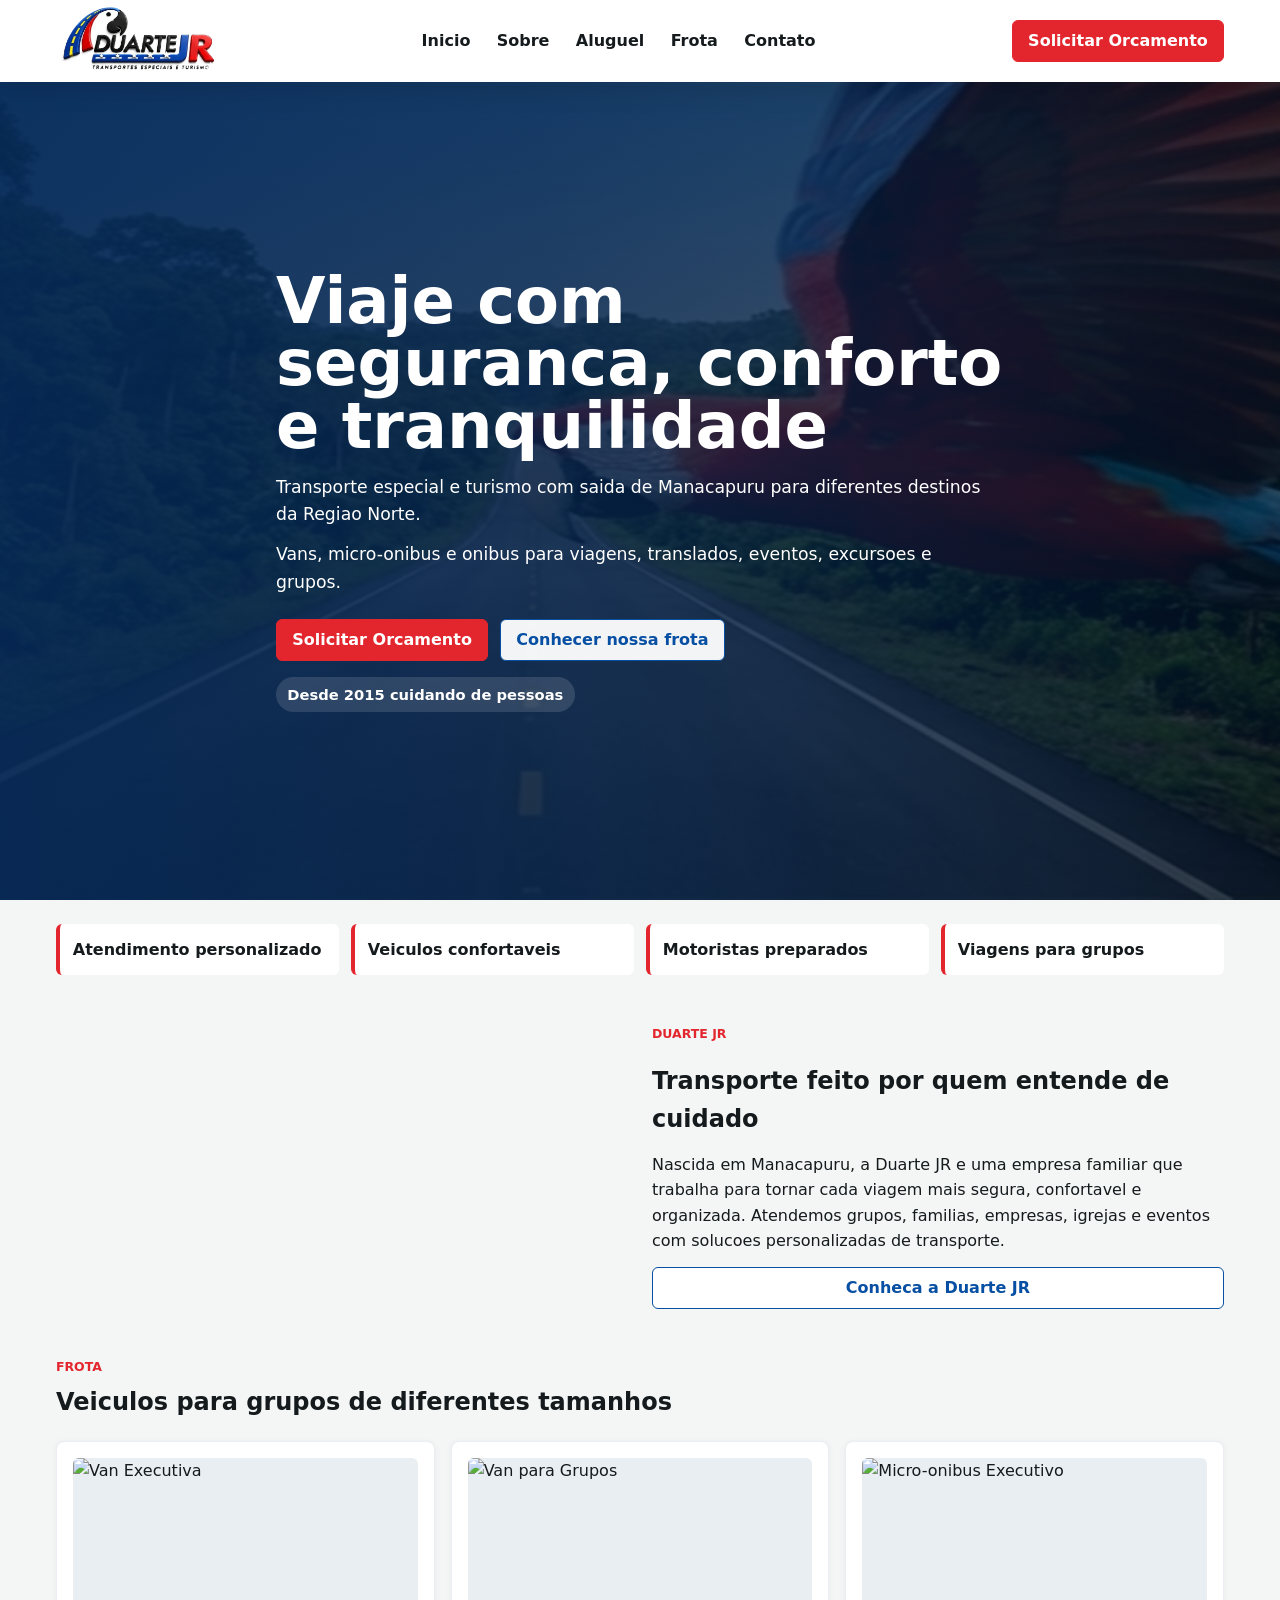
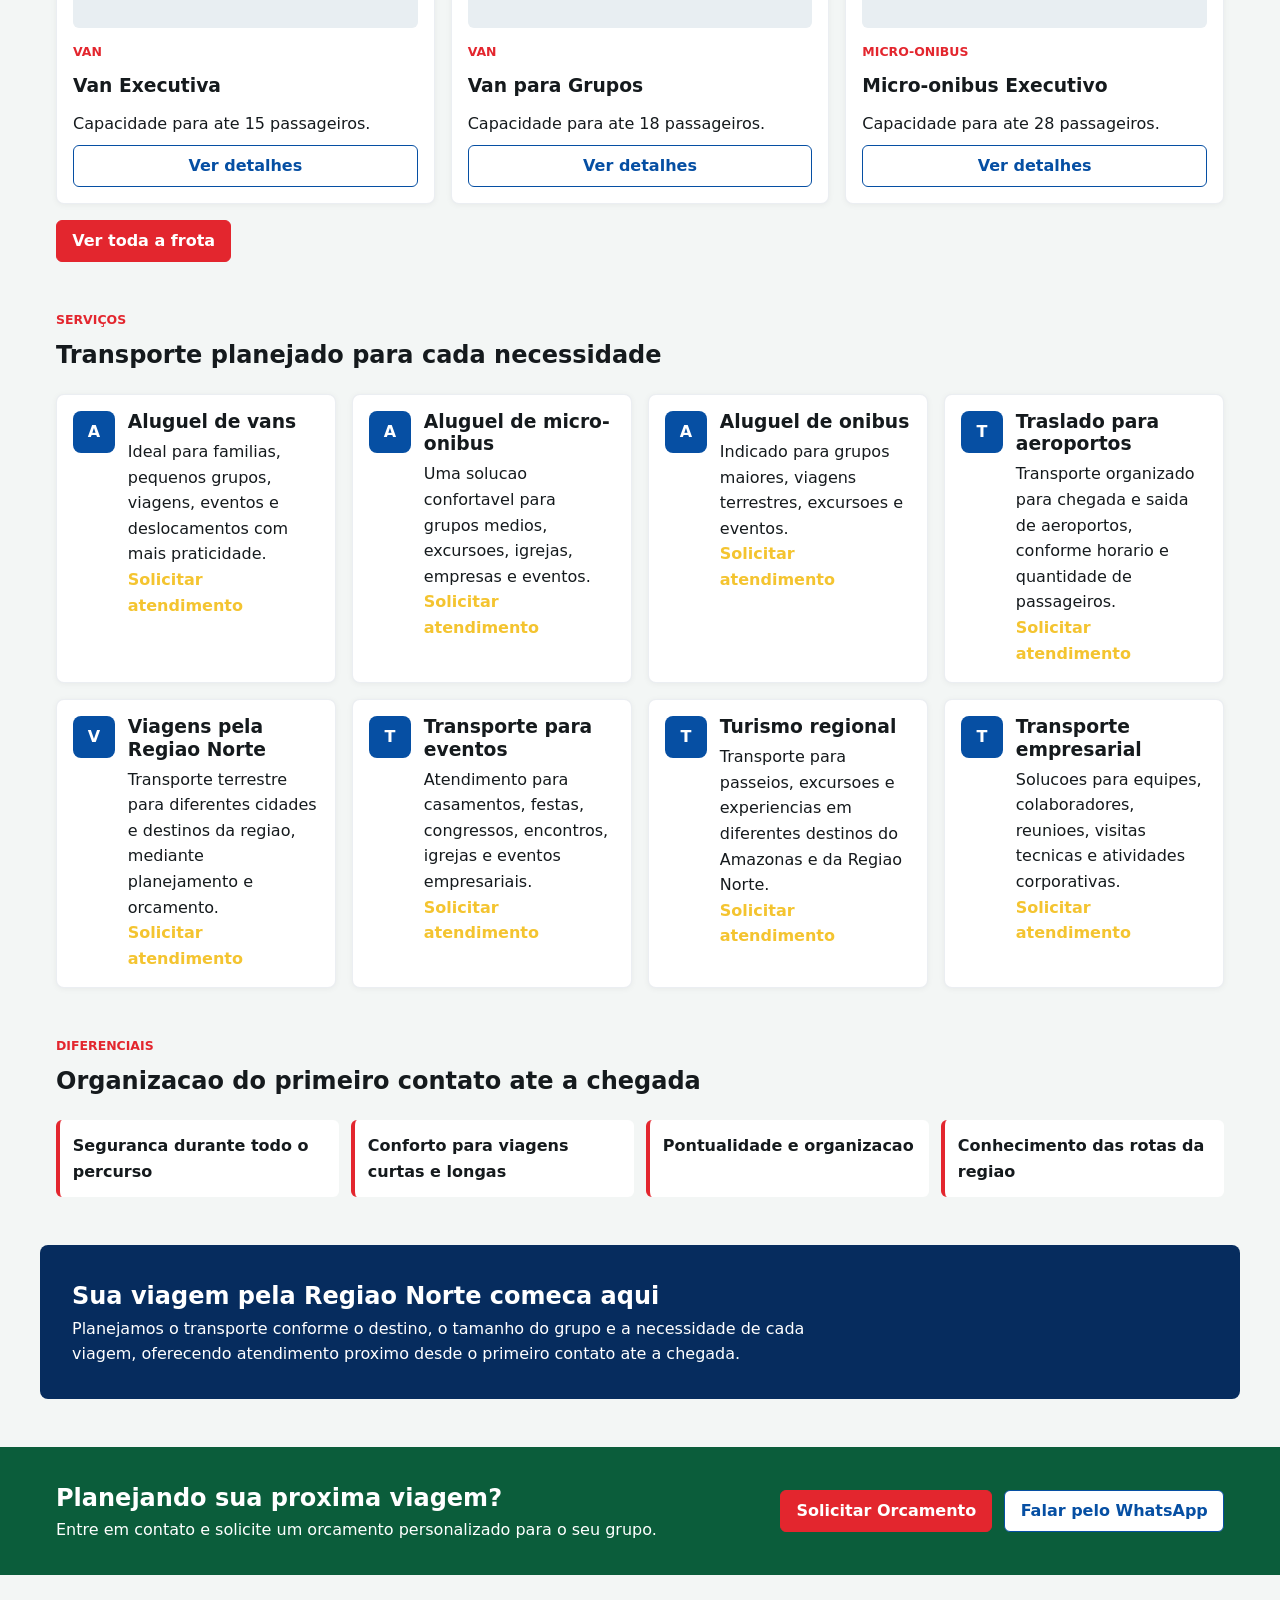
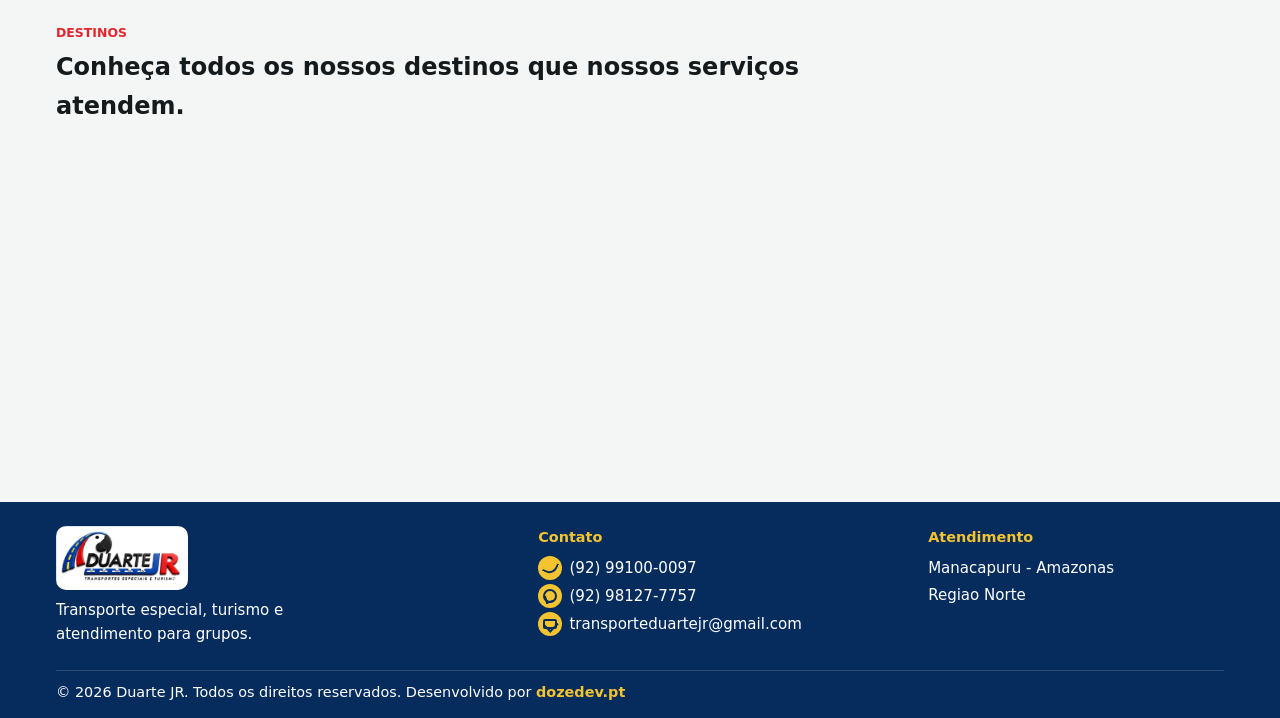
==== index.html @ 987b120c "Primeiro commit Duarte" ====
<!doctype html>
<html lang="pt-BR">
<head>
  <meta charset="utf-8">
  <meta name="viewport" content="width=device-width,initial-scale=1">
  <title>Duarte JR - Transporte e Turismo</title>
  <meta name="description" content="Duarte JR Transportes Especiais e Turismo - Manacapuru, Amazonas">
  <link rel="icon" href="assets/images/favicon.svg">
  <meta property="og:title" content="Duarte JR - Transporte e Turismo">
  <meta property="og:description" content="Transporte especial e turismo com saida de Manacapuru para a Regiao Norte.">
  <meta property="og:image" content="assets/images/logo-duarte-jr.png">
  <link rel="stylesheet" href="assets/css/variables.css">
  <link rel="stylesheet" href="assets/css/reset.css">
  <link rel="stylesheet" href="assets/css/global.css">
  <link rel="stylesheet" href="assets/css/components.css">
  <link rel="stylesheet" href="assets/css/pages/home.css">
  <link rel="stylesheet" href="assets/css/responsive.css">
</head>
<body>
  <header class="site-header" id="site-header">
    <div class="container header-inner">
      <a href="index.html" class="brand">
        <img src="assets/images/logo-duarte-jr.png" alt="Duarte JR Transportes Especiais e Turismo" class="logo">
      </a>
      <nav class="main-nav" id="main-nav" aria-label="Menu principal">
        <ul>
          <li><a aria-current="page" href="index.html">Inicio</a></li>
          <li><a href="sobre.html">Sobre</a></li>
          <li><a href="aluguel.html">Aluguel</a></li>
          <li><a href="frota.html">Frota</a></li>
          <li><a href="contato.html">Contato</a></li>
        </ul>
      </nav>
      <div class="header-actions">
        <a class="btn btn-primary" href="contato.html">Solicitar Orcamento</a>
        <button id="nav-toggle" class="nav-toggle" aria-label="Abrir menu" aria-expanded="false">Menu</button>
      </div>
    </div>
  </header>

  <main>
    <section class="hero">
      <div class="hero-media">
        <img src="assets/images/hero/hero-duarte-jr.jpg" alt="Estrada na regiao amazonica">
        <div class="hero-overlay"></div>
      </div>
      <div class="hero-content container">
        <h1 data-content="hero-title"></h1>
        <p data-content="hero-description"></p>
        <p data-content="hero-secondary"></p>
        <div class="hero-cta">
          <a class="btn btn-primary" href="contato.html">Solicitar Orcamento</a>
          <a class="btn btn-secondary hero-secondary-btn" href="frota.html">Conhecer nossa frota</a>
        </div>
        <div class="hero-badge" data-content="hero-highlight"></div>
      </div>
    </section>

    <section class="highlights container" aria-label="Destaques">
      <ul class="highlights-list">
        <li>Atendimento personalizado</li>
        <li>Veiculos confortaveis</li>
        <li>Motoristas preparados</li>
        <li>Viagens para grupos</li>
      </ul>
    </section>

    <section class="company container">
      <div class="company-media">
        <video class="company-video" autoplay muted loop playsinline aria-label="Transporte terrestre na Regiao Norte">
          <source src="assets/images/fleet/Isso_faz_o_v%C3%ADdeo.mp4" type="video/mp4">
        </video>
      </div>
      <div class="company-text">
        <p class="eyebrow">Duarte JR</p>
        <h2>Transporte feito por quem entende de cuidado</h2>
        <p>Nascida em Manacapuru, a Duarte JR e uma empresa familiar que trabalha para tornar cada viagem mais segura, confortavel e organizada. Atendemos grupos, familias, empresas, igrejas e eventos com solucoes personalizadas de transporte.</p>
        <a class="btn btn-secondary" href="sobre.html">Conheca a Duarte JR</a>
      </div>
    </section>

    <section class="fleet-preview container">
      <div class="section-heading">
        <p class="eyebrow">Frota</p>
        <h2>Veiculos para grupos de diferentes tamanhos</h2>
      </div>
      <div id="fleet-preview" class="cards"></div>
      <a class="btn btn-primary" href="frota.html">Ver toda a frota</a>
    </section>

    <section class="services container" id="services">
      <div class="section-heading">
        <p class="eyebrow">Serviços</p>
        <h2>Transporte planejado para cada necessidade</h2>
      </div>
      <div class="cards" id="services-cards"></div>
    </section>

    <section class="differentials container">
      <div class="section-heading">
        <p class="eyebrow">Diferenciais</p>
        <h2>Organizacao do primeiro contato ate a chegada</h2>
      </div>
      <ul>
        <li>Seguranca durante todo o percurso</li>
        <li>Conforto para viagens curtas e longas</li>
        <li>Pontualidade e organizacao</li>
        <li>Conhecimento das rotas da regiao</li>
      </ul>
    </section>

    <section class="tourism container">
      <h2 data-content="service-area-title"></h2>
      <p data-content="service-area-description"></p>
    </section>

    <section class="cta-band">
      <div class="container cta-inner">
        <div>
          <h2>Planejando sua proxima viagem?</h2>
          <p>Entre em contato e solicite um orcamento personalizado para o seu grupo.</p>
        </div>
        <div class="cta-actions">
          <a class="btn btn-primary" href="contato.html">Solicitar Orcamento</a>
          <a class="btn btn-secondary" data-whatsapp-link href="https://wa.me/5592991000097">Falar pelo WhatsApp</a>
        </div>
      </div>
    </section>

    <section class="destinals container">
      <div class="section-heading">
        <p class="eyebrow">Destinos</p>
        <h2>Conheça todos os nossos destinos que nossos serviços atendem.</h2>
      </div>
      <div id="destinations" class="cards"></div>
      <video class="destinations-video" autoplay muted loop playsinline>
        <source src="assets/images/fleet/seu-destino.mp4" type="video/mp4">
      </video>
    </section>
  </main>

  <footer class="site-footer">
    <div class="container footer-inner">
      <div class="footer-column footer-brand">
        <img src="assets/images/logo-duarte-jr-footer.png" alt="Duarte JR">
        <p>Transporte especial, turismo e atendimento para grupos.</p>
      </div>
      <div class="footer-column">
        <h2>Contato</h2>
        <a class="footer-contact-link" data-wa-primary href="https://wa.me/5592991000097">
          <span class="footer-icon footer-icon-phone" aria-hidden="true"></span>
        </a>
        <a class="footer-contact-link" data-wa-secondary href="https://wa.me/5592981277757">
          <span class="footer-icon footer-icon-whatsapp" aria-hidden="true"></span>
        </a>
        <a class="footer-contact-link" data-company-email href="mailto:transporteduartejr@gmail.com">
          <span class="footer-icon footer-icon-email" aria-hidden="true"></span>
        </a>
      </div>
      <div class="footer-column">
        <h2>Atendimento</h2>
        <p><span data-company-city></span> - <span data-company-state></span></p>
        <p>Regiao Norte</p>
      </div>
      <div class="footer-bottom">
        <p>&copy; <span data-company-year></span> Duarte JR. Todos os direitos reservados. Desenvolvido por <a href="https://www.dozedev.pt" target="_blank" rel="noopener">dozedev.pt</a></p>
      </div>
    </div>
  </footer>

  <script type="module" src="assets/js/main.js"></script>
</body>
</html>
---- assets/css/variables.css ----
:root{
  --color-primary: #064FA3;
  --color-primary-dark: #062C5E;
  --color-secondary: #E3262E;
  --color-forest: #0B5D3B;
  --color-forest-dark: #063D2A;
  --color-road-yellow: #F4C430;
  --color-white: #FFFFFF;
  --color-background: #F3F6F5;
  --color-text: #151A1D;
  --color-text-light: #5F6B67;

  --max-width: 1200px;
  --container-padding: 1rem;
  --radius: 8px;
}

html,body{height:100%;background:var(--color-background);color:var(--color-text);font-family:Inter, system-ui, -apple-system, "Segoe UI", Roboto, "Helvetica Neue", Arial}
---- assets/css/global.css ----
/* Global layout */
.container {
  max-width: var(--max-width);
  margin: 0 auto;
  padding: 0 var(--container-padding);
}

body {
  line-height: 1.6;
}

a {
  color: inherit;
}

main {
  padding-top: 82px;
}

.site-header {
  position: fixed;
  top: 0;
  left: 0;
  right: 0;
  z-index: 60;
  background: rgba(255, 255, 255, 0.96);
  box-shadow: 0 8px 24px rgba(0, 0, 0, .12);
}

.header-inner {
  min-height: 82px;
  display: flex;
  align-items: center;
  justify-content: space-between;
  gap: 1rem;
}

.brand {
  display: inline-flex;
  align-items: center;
  flex: 0 0 auto;
}

.logo {
  width: auto;
  height: 82px;
  display: block;
  border-radius: 10px;
}

.main-nav ul {
  display: flex;
  gap: .25rem;
  align-items: center;
}

.main-nav a {
  display: inline-flex;
  align-items: center;
  min-height: 40px;
  padding: .45rem .7rem;
  color: var(--color-black);
  border-radius: 6px;
  font-weight: 700;
}

.main-nav a:hover,
.main-nav a[aria-current="page"] {
  background: rgba(255, 255, 255, .12);
}

.header-actions {
  display: flex;
  align-items: center;
  gap: .6rem;
}

.nav-toggle {
  display: none;
}

.hero {
  position: relative;
  min-height: calc(100vh - 82px);
  display: flex;
  align-items: center;
  overflow: hidden;
}

.hero-media,
.hero-media img,
.hero-overlay {
  position: absolute;
  inset: 0;
}

.hero-media img {
  width: 100%;
  height: 100%;
  object-fit: cover;
  filter: saturate(1.05) contrast(1.08) brightness(.62);
}

.hero-overlay {
  background:
    linear-gradient(90deg, rgba(6, 44, 94, .86) 0%, rgba(6, 44, 94, .68) 42%, rgba(6, 44, 94, .3) 100%),
    linear-gradient(180deg, rgba(0, 0, 0, .25), rgba(0, 0, 0, .45));
}

.hero-content {
  position: relative;
  z-index: 1;
  max-width: 760px;
  color: var(--color-white);
  padding-top: 2rem;
  padding-bottom: 2rem;
}

.hero-content h1 {
  max-width: 920px;
  margin-bottom: 1rem;
  font-size: clamp(1.3rem, 5vw, 4.8rem);
  line-height: .98;
}

.hero-content p {
  max-width: 720px;
  margin-bottom: .75rem;
  font-size: 1.08rem;
}

.hero-cta,
.cta-actions,
.contact-actions {
  display: flex;
  flex-wrap: wrap;
  gap: .75rem;
  align-items: center;
}

.hero-cta {
  margin-top: 1.4rem;
}

.hero-badge {
  display: inline-flex;
  margin-top: 1rem;
  padding: .38rem .7rem;
  border-radius: 999px;
  background: rgba(255, 255, 255, .13);
  color: var(--color-white);
  font-size: .92rem;
  font-weight: 700;
}

.inner-hero {
  padding: 3.5rem 0 2rem;
}

.inner-hero h1,
.section-heading h2 {
  max-width: 760px;
}

.inner-hero p {
  max-width: 760px;
}

.section-heading {
  margin-bottom: 1.25rem;
}

.eyebrow {
  margin: 0 0 .35rem;
  color: var(--color-secondary);
  font-size: .78rem;
  font-weight: 800;
  letter-spacing: 0;
  text-transform: uppercase;
}

.cards {
  display: grid;
  grid-template-columns: repeat(auto-fit, minmax(240px, 1fr));
  gap: 1rem;
}

.site-footer {
  margin-top: 3rem;
  padding: 1.45rem 0 .9rem;
  background: var(--color-primary-dark);
  color: var(--color-white);
}

.footer-inner {
  display: grid;
  grid-template-columns: minmax(180px, 1.25fr) minmax(220px, 1fr) minmax(170px, .8fr);
  gap: 1.25rem;
  align-items: start;
}

.footer-brand {
  max-width: 300px;
}

.footer-brand img {
  width: 132px;
  max-width: 100%;
  height: auto;
  margin-bottom: .55rem;
  border-radius: 10px;
}

.footer-column h2 {
  margin-bottom: .45rem;
  color: var(--color-road-yellow);
  font-size: .9rem;
}

.footer-column p {
  margin: .2rem 0;
  font-size: .94rem;
}

.footer-brand a,
.footer-bottom a,
.text-link {
  color: var(--color-road-yellow);
  font-weight: 800;
}

.footer-contact-link {
  display: flex;
  align-items: center;
  gap: .45rem;
  margin: .25rem 0;
  font-size: .94rem;
}

.footer-icon {
  position: relative;
  width: 24px;
  height: 24px;
  flex: 0 0 24px;
  border-radius: 999px;
  background: var(--color-road-yellow);
}

.footer-icon::before,
.footer-icon::after {
  position: absolute;
  content: "";
}

.footer-icon-phone::before {
  width: 11px;
  height: 11px;
  left: 6px;
  top: 5px;
  border: 2px solid var(--color-primary-dark);
  border-top: 0;
  border-left: 0;
  border-radius: 0 0 9px 0;
  transform: rotate(24deg);
}

.footer-icon-whatsapp::before {
  inset: 5px;
  border: 2px solid var(--color-primary-dark);
  border-radius: 999px;
}

.footer-icon-whatsapp::after {
  left: 7px;
  bottom: 5px;
  width: 6px;
  height: 6px;
  border-left: 2px solid var(--color-primary-dark);
  border-bottom: 2px solid var(--color-primary-dark);
  transform: rotate(-18deg);
}

.footer-icon-email::before {
  left: 5px;
  right: 5px;
  top: 7px;
  bottom: 7px;
  border: 2px solid var(--color-primary-dark);
  border-radius: 2px;
}

.footer-icon-email::after {
  left: 7px;
  top: 8px;
  width: 10px;
  height: 8px;
  border-left: 2px solid var(--color-primary-dark);
  border-bottom: 2px solid var(--color-primary-dark);
  transform: rotate(-45deg);
}

.footer-bottom {
  grid-column: 1 / -1;
  padding-top: .65rem;
  border-top: 1px solid rgba(255, 255, 255, .16);
  font-size: .9rem;
}

@media (max-width: 860px) {
  .header-inner {
    min-height: 74px;
  }

  main {
    padding-top: 74px;
  }

  .logo {
    height: 44px;
  }

  .nav-toggle {
    display: inline-flex;
    align-items: center;
    justify-content: center;
    min-height: 40px;
    padding: .45rem .65rem;
    border: 1px solid rgba(255, 255, 255, .3);
    border-radius: 6px;
    background: transparent;
    color: var(--color-white);
    font-weight: 800;
  }

  .main-nav {
    display: none;
  }

  .nav-open .main-nav {
    display: block;
    position: fixed;
    top: 74px;
    left: 0;
    right: 0;
    background: var(--color-primary-dark);
    padding: .75rem var(--container-padding) 1rem;
    box-shadow: 0 18px 28px rgba(0, 0, 0, .2);
  }

  .nav-open .main-nav ul {
    display: grid;
    gap: .35rem;
  }

  .nav-open .main-nav a {
    width: 100%;
  }

  .header-actions .btn {
    display: none;
  }

  .hero {
    min-height: 720px;
  }

  .hero-overlay {
    background: linear-gradient(180deg, rgba(6, 44, 94, .82), rgba(6, 44, 94, .72));
  }

  .footer-inner {
    grid-template-columns: 1fr;
    gap: .85rem;
  }

  .footer-brand {
    max-width: none;
  }
}
---- assets/css/components.css ----
/* Components: buttons, cards, forms */
.btn {
  display: inline-flex;
  align-items: center;
  justify-content: center;
  min-height: 42px;
  padding: .62rem .95rem;
  border: 1px solid rgba(6, 79, 163, .22);
  border-radius: 6px;
  background: var(--color-white);
  color: var(--color-primary);
  font-weight: 800;
  line-height: 1.1;
  cursor: pointer;
  transition: transform .18s ease, box-shadow .18s ease, background .18s ease;
}

.btn:hover {
  transform: translateY(-1px);
  box-shadow: 0 8px 18px rgba(6, 44, 94, .12);
}

.btn-primary {
  background: var(--color-secondary);
  color: var(--color-white);
  border-color: var(--color-secondary);
}

.btn-secondary {
  background: var(--color-white);
  color: var(--color-primary);
  border-color: var(--color-primary);
}

.hero-secondary-btn {
  background: rgba(255, 255, 255, .95);
}

.card {
  background: var(--color-white);
  padding: 1rem;
  border: 1px solid rgba(6, 44, 94, .08);
  border-radius: 8px;
  box-shadow: 0 1px 6px rgba(0, 0, 0, .05);
}

.service-card {
  display: grid;
  grid-template-columns: 42px 1fr;
  gap: .8rem;
}

.service-card h3,
.vehicle-card h3 {
  margin-bottom: .35rem;
  line-height: 1.2;
}

.service-icon {
  width: 42px;
  height: 42px;
  display: inline-flex;
  align-items: center;
  justify-content: center;
  border-radius: 8px;
  background: var(--color-primary);
  color: var(--color-white);
  font-weight: 900;
}

form {
  display: grid;
  gap: .85rem;
}

form label {
  display: grid;
  gap: .3rem;
  color: var(--color-text);
  font-weight: 800;
}

input,
select,
textarea {
  width: 100%;
  padding: .72rem .78rem;
  border: 1px solid #d7dedb;
  border-radius: 6px;
  background: var(--color-white);
  color: var(--color-text);
  font: inherit;
  font-weight: 500;
}

textarea {
  resize: vertical;
}

input:focus,
select:focus,
textarea:focus {
  outline: 3px solid rgba(6, 79, 163, .15);
  border-color: var(--color-primary);
}

.form-grid {
  display: grid;
  grid-template-columns: repeat(2, minmax(0, 1fr));
  gap: .85rem;
}

.vehicle-card {
  display: flex;
  flex-direction: column;
  min-height: 100%;
}

.vehicle-card img {
  width: 100%;
  height: 170px;
  object-fit: cover;
  border-radius: 6px;
  background: #e8eef2;
}

.card-body {
  display: flex;
  flex: 1;
  flex-direction: column;
  gap: .5rem;
  padding-top: .85rem;
}

.card-body .btn {
  margin-top: auto;
}

.vehicle-features {
  display: grid;
  gap: .25rem;
  padding-left: 1rem;
}

.modal {
  position: fixed;
  inset: 0;
  z-index: 90;
  display: none;
  align-items: center;
  justify-content: center;
  padding: 1rem;
  background: rgba(0, 0, 0, .58);
}

.modal.open {
  display: flex;
}

.modal-dialog {
  position: relative;
  width: min(920px, 100%);
  max-height: 90vh;
  overflow: auto;
  padding: 1rem;
  border-radius: 8px;
  background: var(--color-white);
}

.modal-close {
  position: absolute;
  right: .75rem;
  top: .75rem;
  width: 38px;
  height: 38px;
  border: 0;
  border-radius: 6px;
  background: var(--color-primary-dark);
  color: var(--color-white);
  font-weight: 900;
  cursor: pointer;
}

.modal-body img {
  width: 100%;
  max-height: 380px;
  object-fit: cover;
  border-radius: 6px;
  margin-bottom: 1rem;
}

.modal-actions {
  display: flex;
  flex-wrap: wrap;
  gap: .75rem;
  justify-content: flex-end;
  margin-top: 1rem;
}

@media (max-width: 640px) {
  .form-grid {
    grid-template-columns: 1fr;
  }
}
---- assets/css/pages/home.css ----
.highlights {
  margin-top: 1.5rem;
}

.highlights-list {
  display: grid;
  grid-template-columns: repeat(4, minmax(0, 1fr));
  gap: .75rem;
}

.highlights-list li,
.differentials li {
  padding: .8rem;
  border-left: 4px solid var(--color-secondary);
  border-radius: 6px;
  background: var(--color-white);
  font-weight: 800;
}

.services,
.company,
.fleet-preview,
.differentials,
.tourism {
  margin-top: 3rem;
}

.company {
  display: grid;
  grid-template-columns: minmax(0, 1fr) minmax(0, 1fr);
  gap: 1.5rem;
  align-items: center;
}

.company-media img,
.company-media video {
  width: 100%;
  aspect-ratio: 8 / 4;
  object-fit: cover;
  border-radius: 10px;
}

.company-media {
  overflow: hidden;
  border-radius: 10px;
}

.company-media video {
  display: block;
  transform: scale(1.18);
  transform-origin: center;
}

.company-text {
  display: grid;
  gap: .8rem;
}

.fleet-preview > .btn {
  margin-top: 1rem;
}

.differentials ul {
  display: grid;
  grid-template-columns: repeat(4, minmax(0, 1fr));
  gap: .75rem;
}

.tourism {
  padding: 2rem;
  border-radius: 8px;
  background: var(--color-primary-dark);
  color: var(--color-white);
}

.tourism p {
  max-width: 760px;
}

.cta-band {
  margin-top: 3rem;
  padding: 2rem 0;
  background: var(--color-forest);
  color: var(--color-white);
}

.cta-inner {
  display: flex;
  align-items: center;
  justify-content: space-between;
  gap: 1rem;
}

.destinals {
  margin-top: 3rem;
}

.destinals .cards {
  margin-bottom: 1.6rem;
}

.destinations-video {
  display: block;
  width: min(calc(100vw - 9.5rem), 1610px);
  aspect-ratio: 1610 / 405;
  height: auto;
  margin: 0 0 0 50%;
  object-fit: cover;
  object-position: center;
  transform: translateX(-50%);
}

@media (max-width: 860px) {
  .highlights-list,
  .differentials ul {
    grid-template-columns: repeat(2, minmax(0, 1fr));
  }

  .company,
  .cta-inner {
    grid-template-columns: 1fr;
    display: grid;
  }

  .destinations-video {
    width: 100%;
    margin-left: 0;
    transform: none;
  }
}

@media (max-width: 520px) {
  .highlights-list,
  .differentials ul {
    grid-template-columns: 1fr;
  }
}
---- assets/css/responsive.css ----
/* Responsive refinements */
@media (max-width: 640px) {
  :root {
    --container-padding: 1rem;
  }

  .hero {
    min-height: 660px;
  }

  .hero-content h1 {
    font-size: 2.2rem;
  }

  .hero-content p {
    font-size: 1rem;
  }

  .hero-cta .btn,
  .cta-actions .btn,
  .contact-actions .btn {
    width: 100%;
  }

  .inner-hero {
    padding-top: 2.5rem;
  }

  .cards {
    grid-template-columns: 1fr;
  }
}
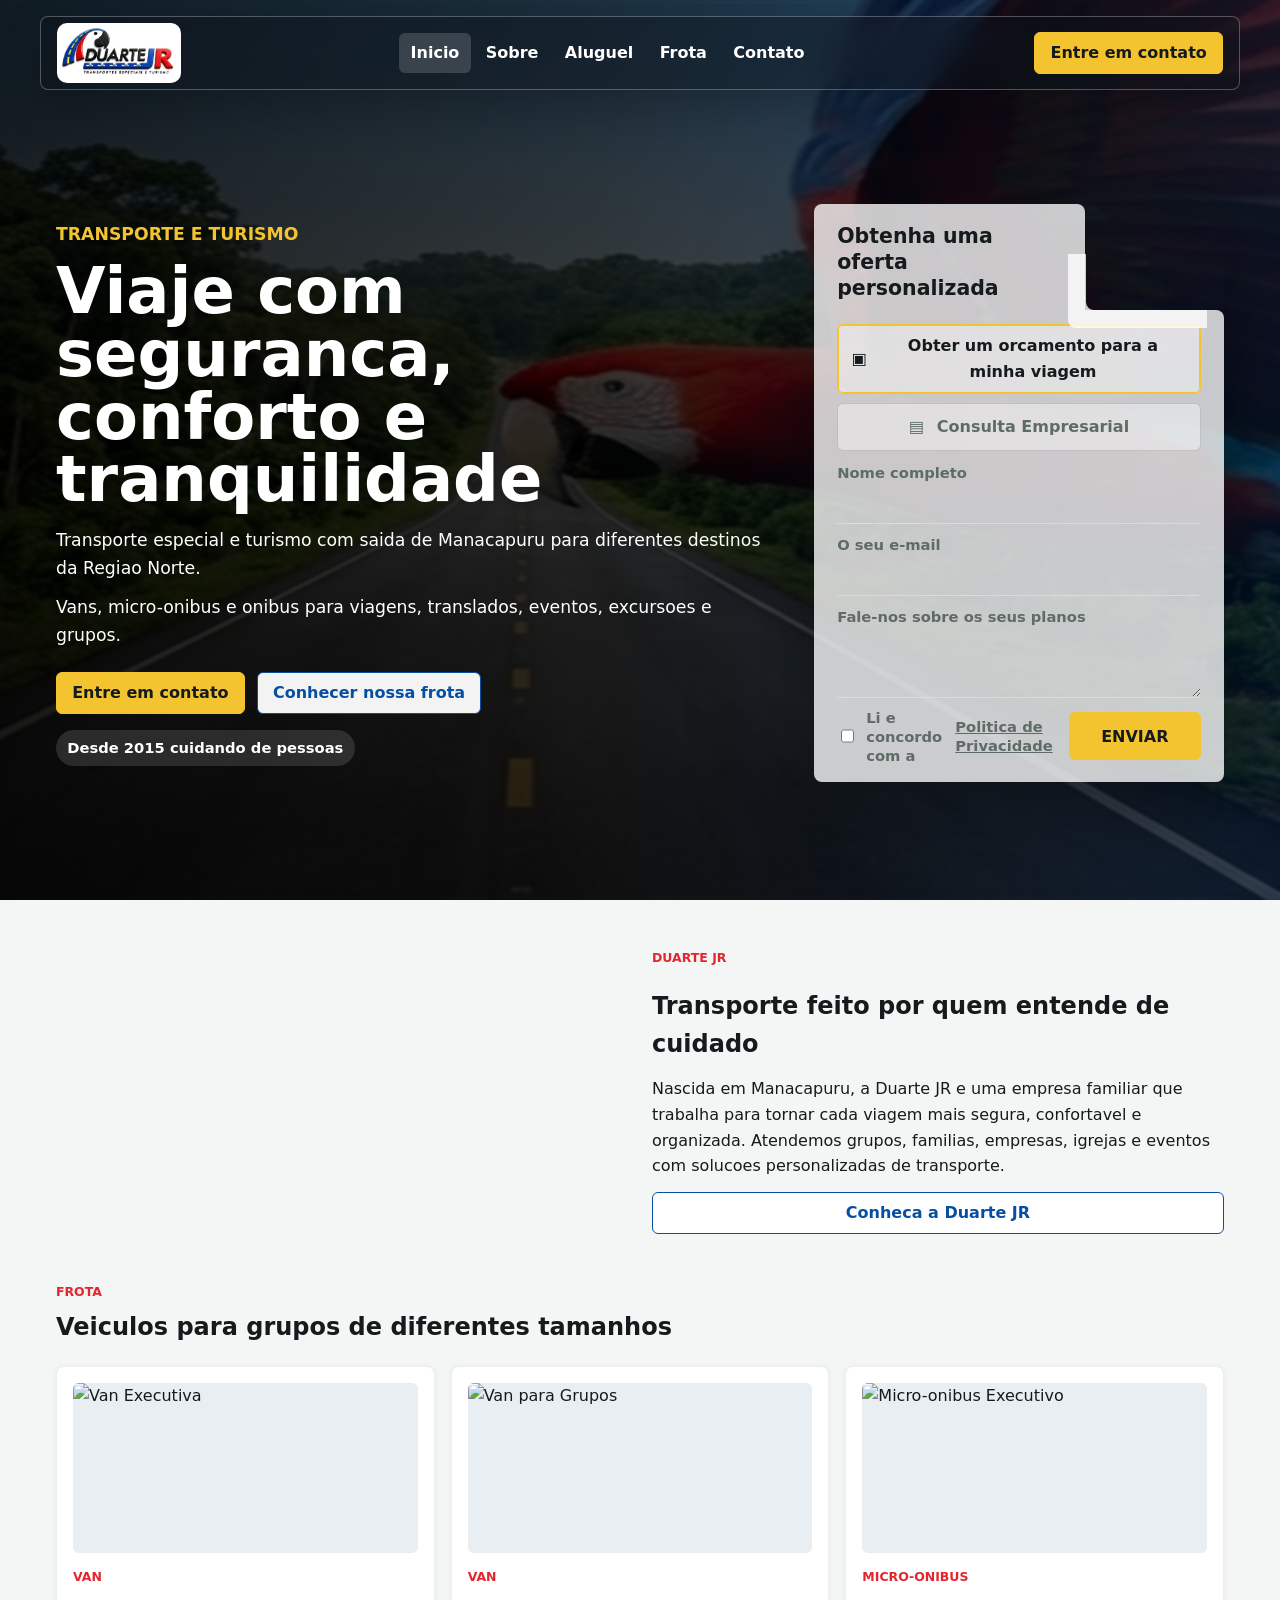
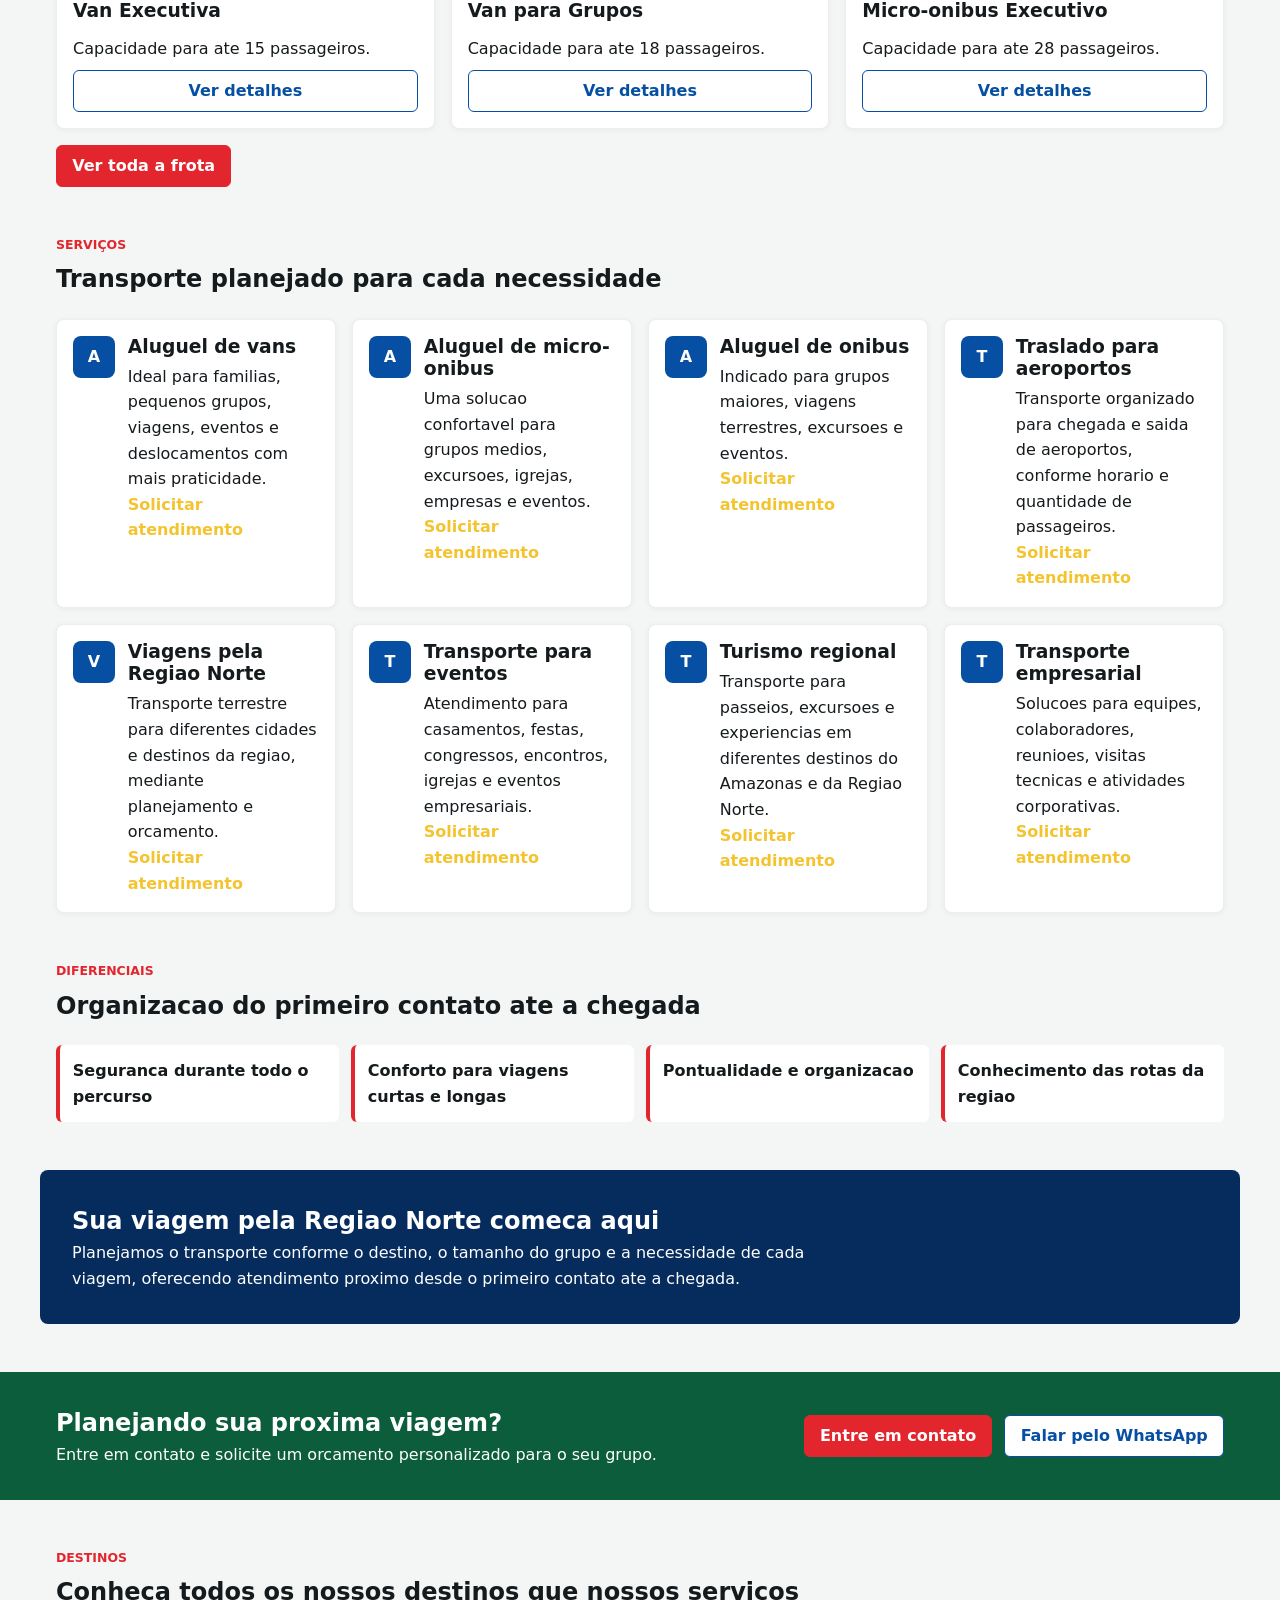
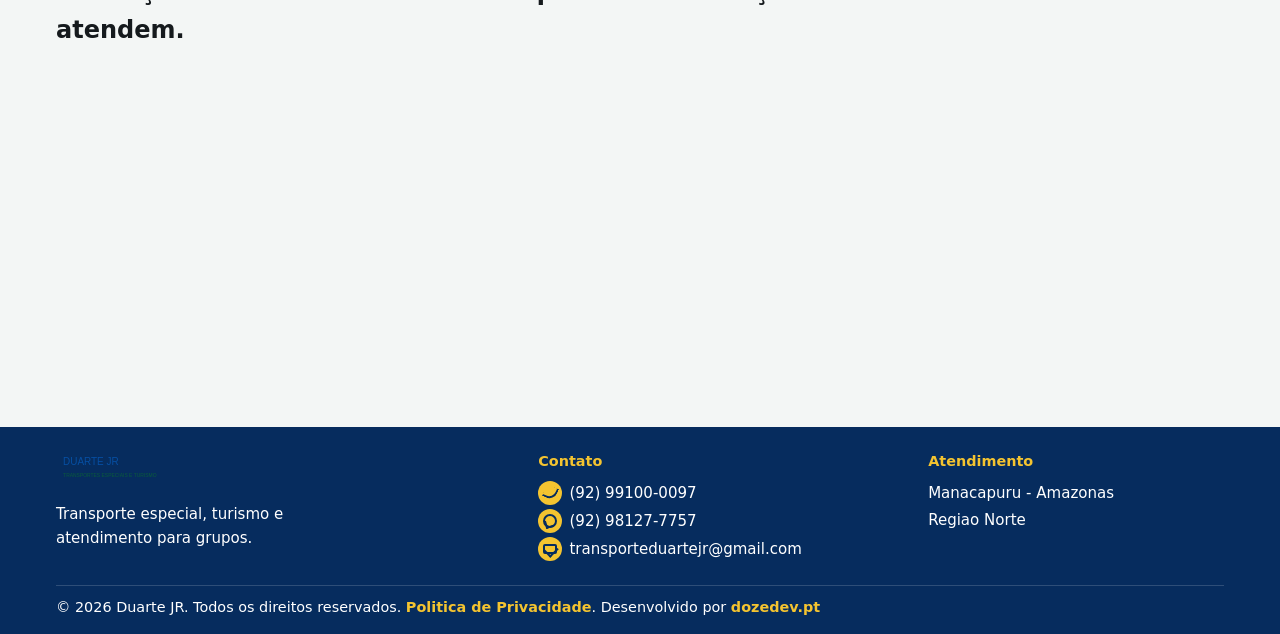
==== commit 3b0a0389: "efect glass card un" ====
--- a/index.html
+++ b/index.html
@@ -16,7 +16,7 @@
   <link rel="stylesheet" href="assets/css/pages/home.css">
   <link rel="stylesheet" href="assets/css/responsive.css">
 </head>
-<body>
+<body class="home-page">
   <header class="site-header" id="site-header">
     <div class="container header-inner">
       <a href="index.html" class="brand">
@@ -32,7 +32,7 @@
         </ul>
       </nav>
       <div class="header-actions">
-        <a class="btn btn-primary" href="contato.html">Solicitar Orcamento</a>
+        <button class="btn btn-primary" type="button" data-open-contact-modal>Entre em contato</button>
         <button id="nav-toggle" class="nav-toggle" aria-label="Abrir menu" aria-expanded="false">Menu</button>
       </div>
     </div>
@@ -45,30 +45,51 @@
         <div class="hero-overlay"></div>
       </div>
       <div class="hero-content container">
-        <h1 data-content="hero-title"></h1>
-        <p data-content="hero-description"></p>
-        <p data-content="hero-secondary"></p>
-        <div class="hero-cta">
-          <a class="btn btn-primary" href="contato.html">Solicitar Orcamento</a>
-          <a class="btn btn-secondary hero-secondary-btn" href="frota.html">Conhecer nossa frota</a>
-        </div>
-        <div class="hero-badge" data-content="hero-highlight"></div>
-      </div>
-    </section>
-
-    <section class="highlights container" aria-label="Destaques">
+        <div class="hero-copy">
+          <p class="eyebrow">Transporte e turismo</p>
+          <h1 data-content="hero-title"></h1>
+          <p data-content="hero-description"></p>
+          <p data-content="hero-secondary"></p>
+          <div class="hero-cta">
+            <a class="btn btn-primary" href="contato.html">Entre em contato</a>
+            <a class="btn btn-secondary hero-secondary-btn" href="frota.html">Conhecer nossa frota</a>
+          </div>
+          <div class="hero-badge" data-content="hero-highlight"></div>
+        </div>
+        <form class="offer-card hero-contact-card" id="hero-contact-form">
+          <div class="offer-card-title">
+            <h2>Obtenha uma oferta personalizada</h2>
+          </div>
+          <div class="offer-card-body">
+            <div class="offer-options" role="group" aria-label="Tipo de atendimento">
+              <button class="offer-option active" type="button"><span aria-hidden="true">&#9635;</span> Obter um orcamento para a minha viagem</button>
+              <button class="offer-option" type="button"><span aria-hidden="true">&#9636;</span> Consulta Empresarial</button>
+            </div>
+            <label for="hero-name"><span>Nome completo</span><input id="hero-name" name="name" autocomplete="name" required></label>
+            <label for="hero-email"><span>O seu e-mail</span><input id="hero-email" name="email" type="email" autocomplete="email"></label>
+            <label for="hero-message"><span>Fale-nos sobre os seus planos</span><textarea id="hero-message" name="message" rows="3"></textarea></label>
+            <div class="offer-card-footer">
+              <label class="privacy-check" for="hero-privacy"><input id="hero-privacy" type="checkbox" required> Li e concordo com a <a href="politica-privacidade.html">Politica de Privacidade</a></label>
+              <button class="btn btn-primary" type="submit">Enviar</button>
+            </div>
+          </div>
+        </form>
+      </div>
+    </section>
+
+    <!-- <section class="highlights container" aria-label="Destaques">
       <ul class="highlights-list">
         <li>Atendimento personalizado</li>
         <li>Veiculos confortaveis</li>
         <li>Motoristas preparados</li>
         <li>Viagens para grupos</li>
       </ul>
-    </section>
+    </section> -->
 
     <section class="company container">
       <div class="company-media">
         <video class="company-video" autoplay muted loop playsinline aria-label="Transporte terrestre na Regiao Norte">
-          <source src="assets/images/fleet/Isso_faz_o_v%C3%ADdeo.mp4" type="video/mp4">
+          <source src="assets/images/fleet/Isso_faz_o_video.mp4" type="video/mp4">
         </video>
       </div>
       <div class="company-text">
@@ -121,7 +142,7 @@
           <p>Entre em contato e solicite um orcamento personalizado para o seu grupo.</p>
         </div>
         <div class="cta-actions">
-          <a class="btn btn-primary" href="contato.html">Solicitar Orcamento</a>
+          <a class="btn btn-primary" href="contato.html">Entre em contato</a>
           <a class="btn btn-secondary" data-whatsapp-link href="https://wa.me/5592991000097">Falar pelo WhatsApp</a>
         </div>
       </div>
@@ -139,10 +160,34 @@
     </section>
   </main>
 
+  <div class="contact-modal" id="contact-modal" aria-hidden="true">
+    <div class="contact-modal-backdrop" data-close-contact-modal></div>
+    <div class="contact-modal-dialog" role="dialog" aria-modal="true" aria-labelledby="modal-offer-title">
+      <form class="offer-card modal-offer-card" id="modal-contact-form">
+        <div class="offer-card-title">
+          <h2 id="modal-offer-title">Obtenha uma oferta personalizada</h2>
+        </div>
+        <div class="offer-card-body">
+          <div class="offer-options" role="group" aria-label="Tipo de atendimento">
+            <button class="offer-option active" type="button"><span aria-hidden="true">&#9635;</span> Obter um orcamento para a minha viagem</button>
+            <button class="offer-option" type="button"><span aria-hidden="true">&#9636;</span> Consulta Empresarial</button>
+          </div>
+          <label for="modal-name"><span>Nome completo</span><input id="modal-name" name="name" autocomplete="name" required></label>
+          <label for="modal-email"><span>O seu e-mail</span><input id="modal-email" name="email" type="email" autocomplete="email"></label>
+          <label for="modal-message"><span>Fale-nos sobre os seus planos</span><textarea id="modal-message" name="message" rows="3"></textarea></label>
+          <div class="offer-card-footer">
+            <label class="privacy-check" for="modal-privacy"><input id="modal-privacy" type="checkbox" required> Li e concordo com a <a href="politica-privacidade.html">Politica de Privacidade</a></label>
+            <button class="btn btn-primary" type="submit">Enviar</button>
+          </div>
+        </div>
+      </form>
+    </div>
+  </div>
+
   <footer class="site-footer">
     <div class="container footer-inner">
       <div class="footer-column footer-brand">
-        <img src="assets/images/logo-duarte-jr-footer.png" alt="Duarte JR">
+        <img src="assets/images/logo-duarte-jr-transparent.svg" alt="Duarte JR">
         <p>Transporte especial, turismo e atendimento para grupos.</p>
       </div>
       <div class="footer-column">
@@ -163,7 +208,7 @@
         <p>Regiao Norte</p>
       </div>
       <div class="footer-bottom">
-        <p>&copy; <span data-company-year></span> Duarte JR. Todos os direitos reservados. Desenvolvido por <a href="https://www.dozedev.pt" target="_blank" rel="noopener">dozedev.pt</a></p>
+        <p>&copy; <span data-company-year></span> Duarte JR. Todos os direitos reservados. <a href="politica-privacidade.html">Politica de Privacidade</a>. Desenvolvido por <a href="https://www.dozedev.pt" target="_blank" rel="noopener">dozedev.pt</a></p>
       </div>
     </div>
   </footer>
--- a/assets/css/global.css
+++ b/assets/css/global.css
@@ -23,8 +23,10 @@
   left: 0;
   right: 0;
   z-index: 60;
-  background: rgba(255, 255, 255, 0.96);
-  box-shadow: 0 8px 24px rgba(0, 0, 0, .12);
+  background: rgba(255, 255, 255, .78);
+  box-shadow: 0 8px 24px rgba(0, 0, 0, .1);
+  backdrop-filter: blur(18px);
+  -webkit-backdrop-filter: blur(18px);
 }
 
 .header-inner {
@@ -59,14 +61,14 @@
   align-items: center;
   min-height: 40px;
   padding: .45rem .7rem;
-  color: var(--color-black);
+  color: var(--color-text);
   border-radius: 6px;
   font-weight: 700;
 }
 
 .main-nav a:hover,
 .main-nav a[aria-current="page"] {
-  background: rgba(255, 255, 255, .12);
+  background: rgba(6, 79, 163, .08);
 }
 
 .header-actions {
@@ -81,7 +83,7 @@
 
 .hero {
   position: relative;
-  min-height: calc(100vh - 82px);
+  min-height: 100vh;
   display: flex;
   align-items: center;
   overflow: hidden;
@@ -103,16 +105,16 @@
 
 .hero-overlay {
   background:
-    linear-gradient(90deg, rgba(6, 44, 94, .86) 0%, rgba(6, 44, 94, .68) 42%, rgba(6, 44, 94, .3) 100%),
-    linear-gradient(180deg, rgba(0, 0, 0, .25), rgba(0, 0, 0, .45));
+    linear-gradient(90deg, rgba(0, 0, 0, .72) 0%, rgba(0, 0, 0, .52) 46%, rgba(6, 44, 94, .35) 100%),
+    linear-gradient(180deg, rgba(0, 0, 0, .18), rgba(0, 0, 0, .42));
 }
 
 .hero-content {
   position: relative;
   z-index: 1;
-  max-width: 760px;
+  width: 100%;
   color: var(--color-white);
-  padding-top: 2rem;
+  padding-top: 7.4rem;
   padding-bottom: 2rem;
 }
 
@@ -127,6 +129,10 @@
   max-width: 720px;
   margin-bottom: .75rem;
   font-size: 1.08rem;
+}
+
+.hero-copy .eyebrow {
+  color: var(--color-road-yellow);
 }
 
 .hero-cta,
@@ -204,7 +210,7 @@
 }
 
 .footer-brand img {
-  width: 132px;
+  width: 142px;
   max-width: 100%;
   height: auto;
   margin-bottom: .55rem;
@@ -325,10 +331,10 @@
     justify-content: center;
     min-height: 40px;
     padding: .45rem .65rem;
-    border: 1px solid rgba(255, 255, 255, .3);
+    border: 1px solid rgba(6, 44, 94, .26);
     border-radius: 6px;
-    background: transparent;
-    color: var(--color-white);
+    background: rgba(255, 255, 255, .78);
+    color: var(--color-primary-dark);
     font-weight: 800;
   }
 
@@ -354,6 +360,12 @@
 
   .nav-open .main-nav a {
     width: 100%;
+    color: var(--color-white);
+  }
+
+  .nav-open .main-nav a:hover,
+  .nav-open .main-nav a[aria-current="page"] {
+    background: rgba(255, 255, 255, .16);
   }
 
   .header-actions .btn {
@@ -361,7 +373,7 @@
   }
 
   .hero {
-    min-height: 720px;
+    min-height: auto;
   }
 
   .hero-overlay {
--- a/assets/css/pages/home.css
+++ b/assets/css/pages/home.css
@@ -1,11 +1,246 @@
+.home-page main {
+  padding-top: 0;
+}
+
+.home-page .site-header {
+  top: 1rem;
+  left: 50%;
+  right: auto;
+  width: min(calc(100% - 2rem), var(--max-width));
+  border: 1px solid rgba(255, 255, 255, .28);
+  border-radius: 8px;
+  background: rgba(12, 18, 24, .38);
+  box-shadow: 0 18px 44px rgba(0, 0, 0, .22);
+  transform: translateX(-50%);
+}
+
+.home-page .header-inner {
+  min-height: 72px;
+}
+
+.home-page .logo {
+  height: 60px;
+}
+
+.home-page .main-nav a {
+  color: var(--color-white);
+}
+
+.home-page .main-nav a:hover,
+.home-page .main-nav a[aria-current="page"] {
+  background: rgba(255, 255, 255, .16);
+}
+
+.home-page .header-actions .btn-primary,
+.home-page .hero-cta .btn-primary,
+.home-page .offer-card .btn-primary {
+  border-color: var(--color-road-yellow);
+  background: var(--color-road-yellow);
+  color: var(--color-text);
+}
+
+.hero-content {
+  display: grid;
+  grid-template-columns: minmax(0, 1.05fr) minmax(320px, 410px);
+  gap: 2.2rem;
+  align-items: center;
+}
+
+.hero-copy h1 {
+  max-width: 780px;
+}
+
+.hero-copy h1 span,
+.hero-copy strong {
+  color: var(--color-road-yellow);
+}
+
+.offer-card {
+  --offer-glass-bg: rgba(255, 255, 255, .78);
+  align-self: center;
+  display: grid;
+  gap: 0;
+  color: var(--color-text);
+  box-shadow: 0 22px 60px rgba(0, 0, 0, .24);
+  filter: drop-shadow(0 22px 60px rgba(0, 0, 0, .18));
+}
+
+.offer-card-title,
+.offer-card-body {
+  background: var(--offer-glass-bg);
+  backdrop-filter: blur(22px) saturate(1.15);
+  -webkit-backdrop-filter: blur(22px) saturate(1.15);
+}
+
+.offer-card-title {
+  width: 66%;
+  padding: 1.25rem 1.45rem .55rem;
+  border-radius: 8px 8px 0 0;
+}
+
+.offer-card-title h2 {
+  max-width: 240px;
+  font-size: 1.28rem;
+  line-height: 1.25;
+}
+
+.offer-card-body {
+  position: relative;
+  display: grid;
+  gap: .58rem;
+  padding: .85rem 1.45rem 1.05rem;
+  border-radius: 0 8px 8px 8px;
+}
+
+.offer-card-body::before {
+  position: absolute;
+  right: -1px;
+  top: -74px;
+  width: 34%;
+  height: 74px;
+  border-radius: 0 0 0 8px;
+  background: transparent;
+  box-shadow: -18px 18px 0 var(--offer-glass-bg);
+  content: "";
+}
+
+.offer-options {
+  display: grid;
+  gap: .55rem;
+}
+
+.offer-option {
+  display: flex;
+  min-height: 48px;
+  align-items: center;
+  justify-content: center;
+  gap: .8rem;
+  padding: .55rem .85rem;
+  border: 1px solid rgba(21, 26, 29, .16);
+  border-radius: 6px;
+  background: rgba(255, 255, 255, .42);
+  color: var(--color-text-light);
+  font: inherit;
+  font-weight: 700;
+  cursor: pointer;
+}
+
+.offer-option.active {
+  border-color: var(--color-road-yellow);
+  color: var(--color-text);
+  box-shadow: inset 0 0 0 1px var(--color-road-yellow);
+}
+
+.offer-card label {
+  gap: .1rem;
+  color: var(--color-text-light);
+  font-size: .92rem;
+  font-weight: 600;
+}
+
+.offer-card input,
+.offer-card textarea {
+  border-width: 0 0 1px;
+  border-radius: 0;
+  background: transparent;
+  min-height: 38px;
+  padding-top: .3rem;
+  padding-bottom: .3rem;
+  padding-left: 0;
+  padding-right: 0;
+}
+
+.offer-card textarea {
+  height: 68px;
+}
+
+.offer-card-footer {
+  display: grid;
+  grid-template-columns: minmax(0, 1fr) 132px;
+  gap: .8rem;
+  align-items: center;
+}
+
+.privacy-check {
+  display: flex;
+  grid-template-columns: auto 1fr;
+  align-items: center;
+  color: var(--color-text-light);
+  font-size: .88rem;
+  line-height: 1.3;
+}
+
+.privacy-check a {
+  color: inherit;
+  text-decoration: underline;
+}
+
+.privacy-check input {
+  width: 23px;
+  height: 23px;
+  margin-right: .65rem;
+  border: 1px solid rgba(6, 79, 163, .28);
+  border-radius: 5px;
+  background: rgba(255, 255, 255, .45);
+}
+
+.offer-card-footer .btn {
+  min-height: 48px;
+  text-transform: uppercase;
+}
+
+.contact-modal {
+  position: fixed;
+  inset: 0;
+  z-index: 120;
+  display: none;
+  align-items: center;
+  justify-content: center;
+  padding: 1.25rem;
+}
+
+.contact-modal.open {
+  display: flex;
+}
+
+.contact-modal-backdrop {
+  position: absolute;
+  inset: 0;
+  background: rgba(6, 12, 18, .58);
+  backdrop-filter: blur(14px);
+  -webkit-backdrop-filter: blur(14px);
+}
+
+.contact-modal-dialog {
+  position: relative;
+  width: min(560px, 100%);
+}
+
+.modal-offer-card {
+  width: 100%;
+}
+
+body.modal-open {
+  overflow: hidden;
+}
+
 .highlights {
-  margin-top: 1.5rem;
+  margin-top: -3.6rem;
+  position: relative;
+  z-index: 2;
 }
 
 .highlights-list {
   display: grid;
   grid-template-columns: repeat(4, minmax(0, 1fr));
   gap: .75rem;
+  padding: 1rem;
+  border: 1px solid rgba(255, 255, 255, .24);
+  border-radius: 8px;
+  background: rgba(6, 44, 94, .66);
+  box-shadow: 0 18px 42px rgba(0, 0, 0, .18);
+  backdrop-filter: blur(16px);
+  -webkit-backdrop-filter: blur(16px);
 }
 
 .highlights-list li,
@@ -15,6 +250,11 @@
   border-radius: 6px;
   background: var(--color-white);
   font-weight: 800;
+}
+
+.highlights-list li {
+  border-left-color: var(--color-road-yellow);
+  background: rgba(255, 255, 255, .94);
 }
 
 .services,
@@ -111,6 +351,55 @@
 }
 
 @media (max-width: 860px) {
+  .home-page .site-header {
+    top: 0;
+    width: 100%;
+    border-width: 0 0 1px;
+    border-radius: 0;
+  }
+
+  .home-page .logo {
+    height: 44px;
+  }
+
+  .home-page .nav-toggle {
+    border-color: rgba(255, 255, 255, .28);
+    background: rgba(255, 255, 255, .12);
+    color: var(--color-white);
+  }
+
+  .home-page .nav-open .main-nav a {
+    color: var(--color-white);
+  }
+
+  .hero-content {
+    grid-template-columns: 1fr;
+    gap: 1.5rem;
+    padding-top: 6.2rem;
+  }
+
+  .hero-contact-card {
+    width: 100%;
+  }
+
+  .offer-card-title {
+    width: 100%;
+    padding: 1.25rem 1.25rem .2rem;
+  }
+
+  .offer-card-body {
+    padding: 1rem 1.25rem 1.25rem;
+    border-radius: 0 0 8px 8px;
+  }
+
+  .offer-card-body::before {
+    display: none;
+  }
+
+  .offer-card-footer {
+    grid-template-columns: 1fr;
+  }
+
   .highlights-list,
   .differentials ul {
     grid-template-columns: repeat(2, minmax(0, 1fr));
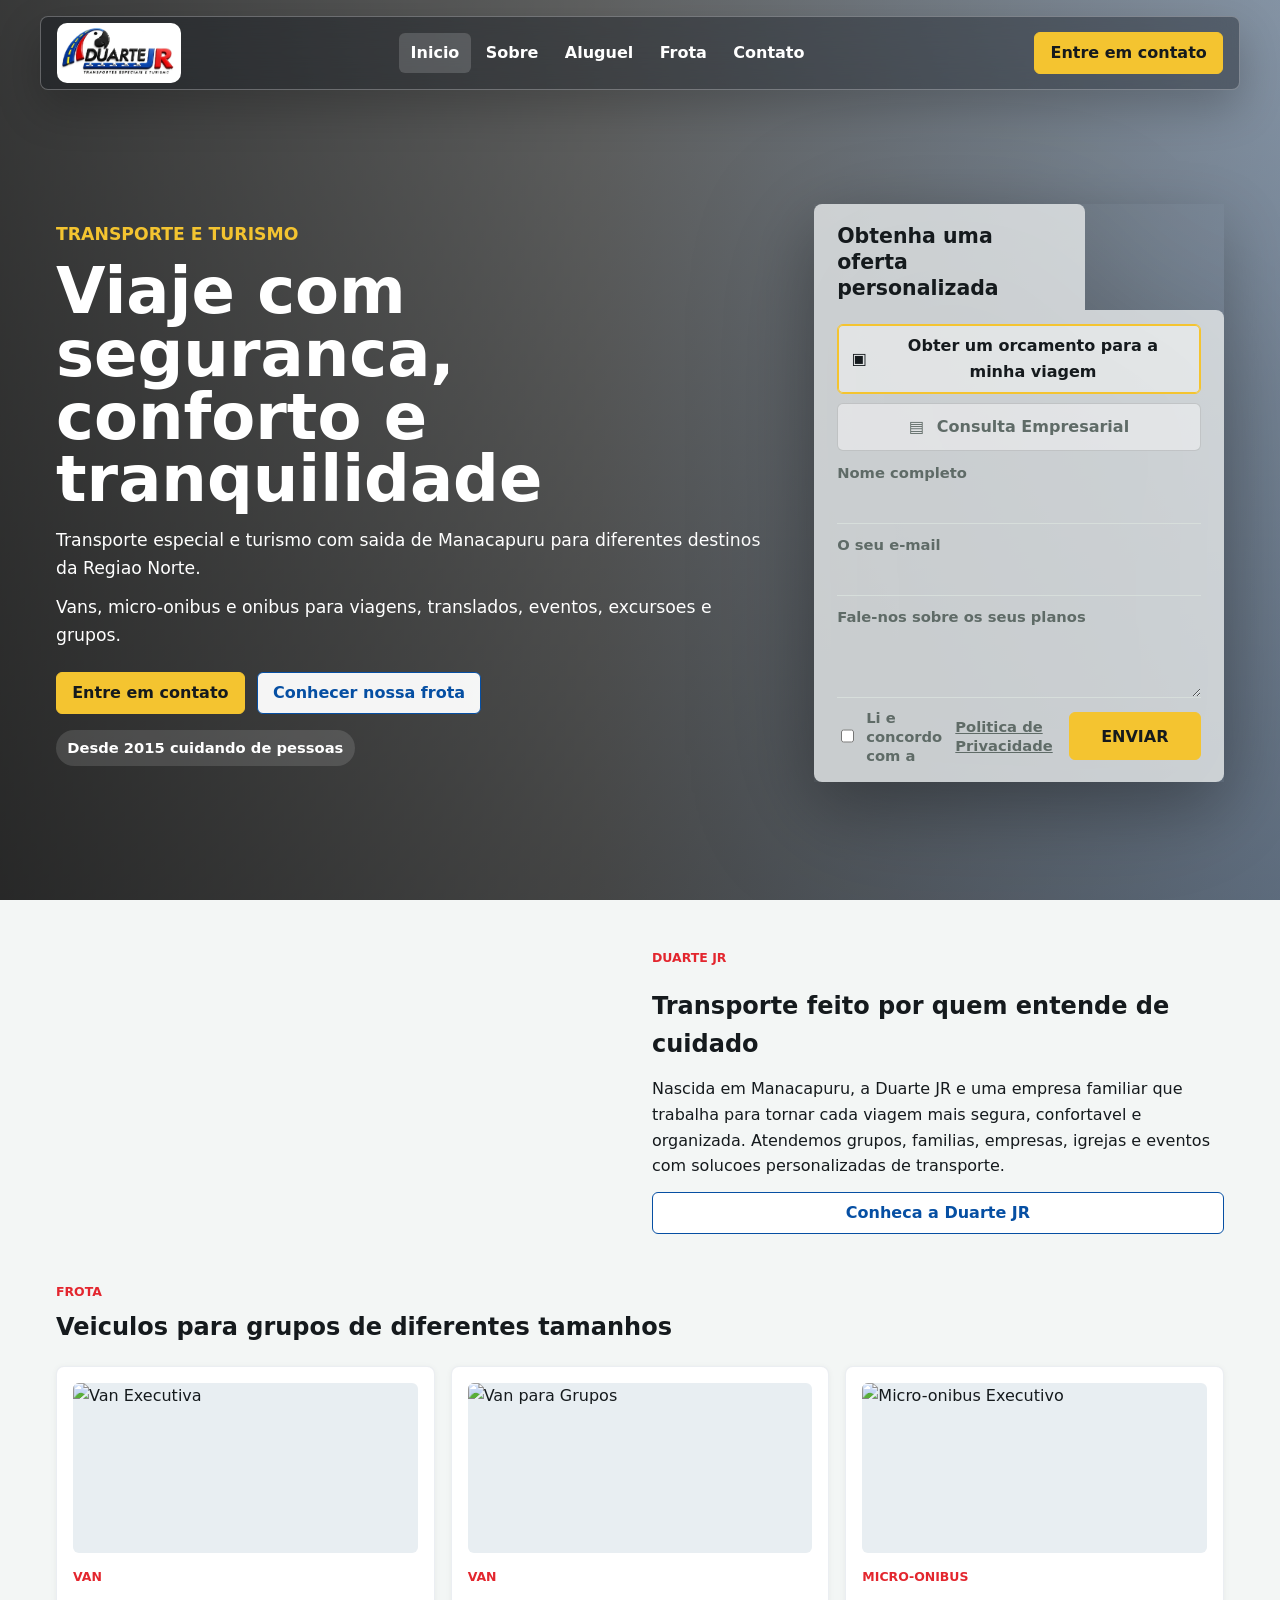
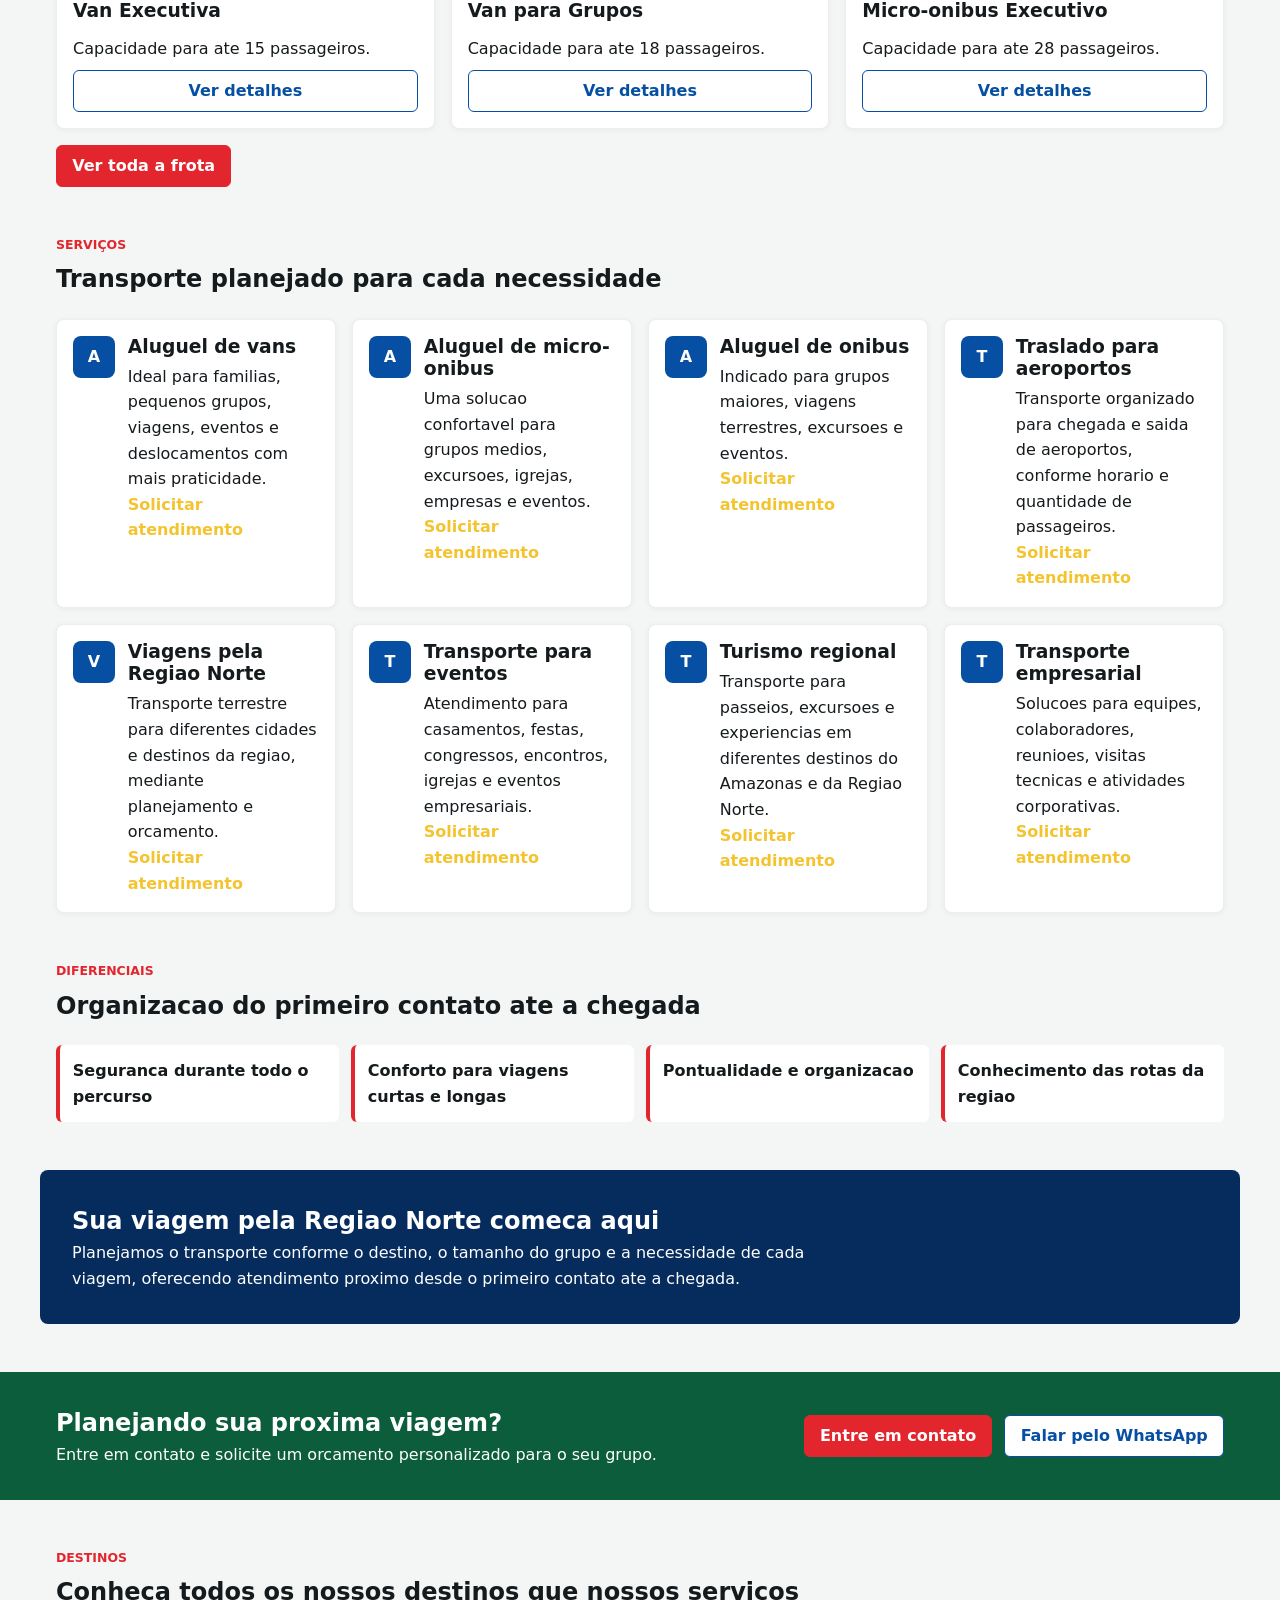
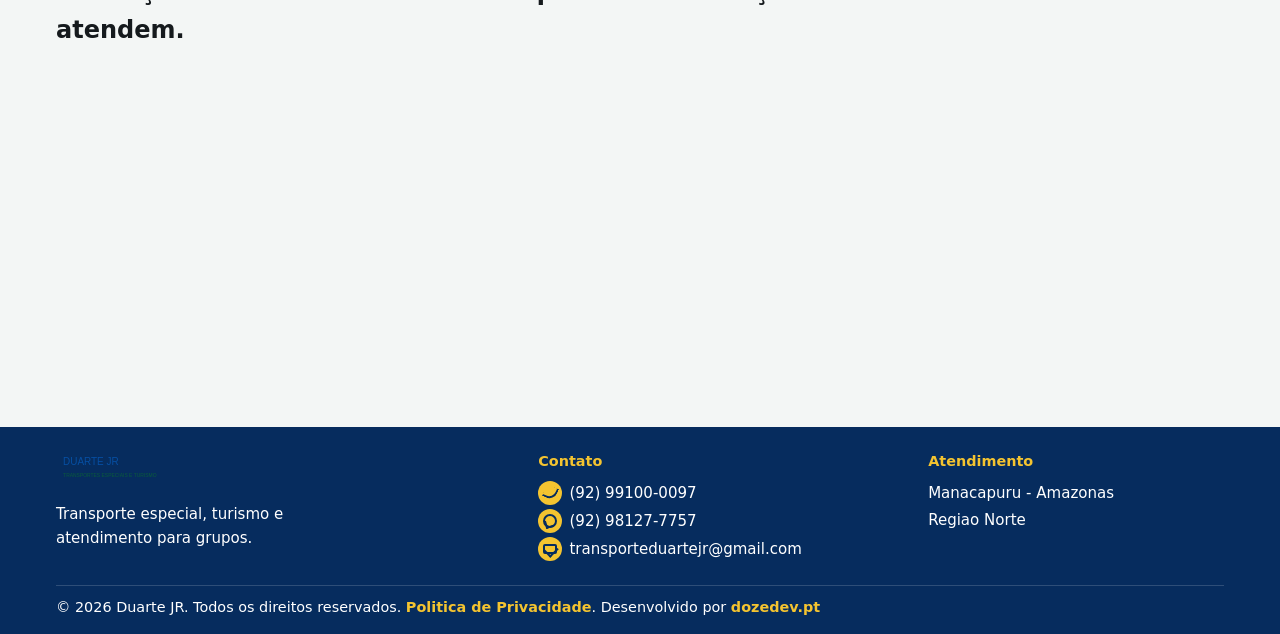
==== commit c06f18ab: "implant do video no bloco glass" ====
--- a/index.html
+++ b/index.html
@@ -41,7 +41,9 @@
   <main>
     <section class="hero">
       <div class="hero-media">
-        <img src="assets/images/hero/hero-duarte-jr.jpg" alt="Estrada na regiao amazonica">
+        <video class="slow-video" autoplay muted loop playsinline aria-label="Transporte terrestre na Regiao Norte">
+          <source src="assets/images/fleet/Isso_faz_o_video.mp4" type="video/mp4">
+        </video>
         <div class="hero-overlay"></div>
       </div>
       <div class="hero-content container">
@@ -88,7 +90,7 @@
 
     <section class="company container">
       <div class="company-media">
-        <video class="company-video" autoplay muted loop playsinline aria-label="Transporte terrestre na Regiao Norte">
+        <video class="company-video slow-video" autoplay muted loop playsinline aria-label="Transporte terrestre na Regiao Norte">
           <source src="assets/images/fleet/Isso_faz_o_video.mp4" type="video/mp4">
         </video>
       </div>
--- a/assets/css/global.css
+++ b/assets/css/global.css
@@ -91,16 +91,22 @@
 
 .hero-media,
 .hero-media img,
+.hero-media video,
 .hero-overlay {
   position: absolute;
   inset: 0;
 }
 
-.hero-media img {
+.hero-media img,
+.hero-media video {
   width: 100%;
   height: 100%;
   object-fit: cover;
   filter: saturate(1.05) contrast(1.08) brightness(.62);
+}
+
+.hero-media video {
+  transform: scale(1.18);
 }
 
 .hero-overlay {
--- a/assets/css/pages/home.css
+++ b/assets/css/pages/home.css
@@ -56,7 +56,7 @@
 }
 
 .offer-card {
-  --offer-glass-bg: rgba(255, 255, 255, .78);
+  --offer-glass-bg: rgba(226, 229, 230, .84);
   align-self: center;
   display: grid;
   gap: 0;
@@ -93,15 +93,7 @@
 }
 
 .offer-card-body::before {
-  position: absolute;
-  right: -1px;
-  top: -74px;
-  width: 34%;
-  height: 74px;
-  border-radius: 0 0 0 8px;
-  background: transparent;
-  box-shadow: -18px 18px 0 var(--offer-glass-bg);
-  content: "";
+  display: none;
 }
 
 .offer-options {
@@ -213,7 +205,7 @@
 
 .contact-modal-dialog {
   position: relative;
-  width: min(560px, 100%);
+  width: min(460px, 100%);
 }
 
 .modal-offer-card {
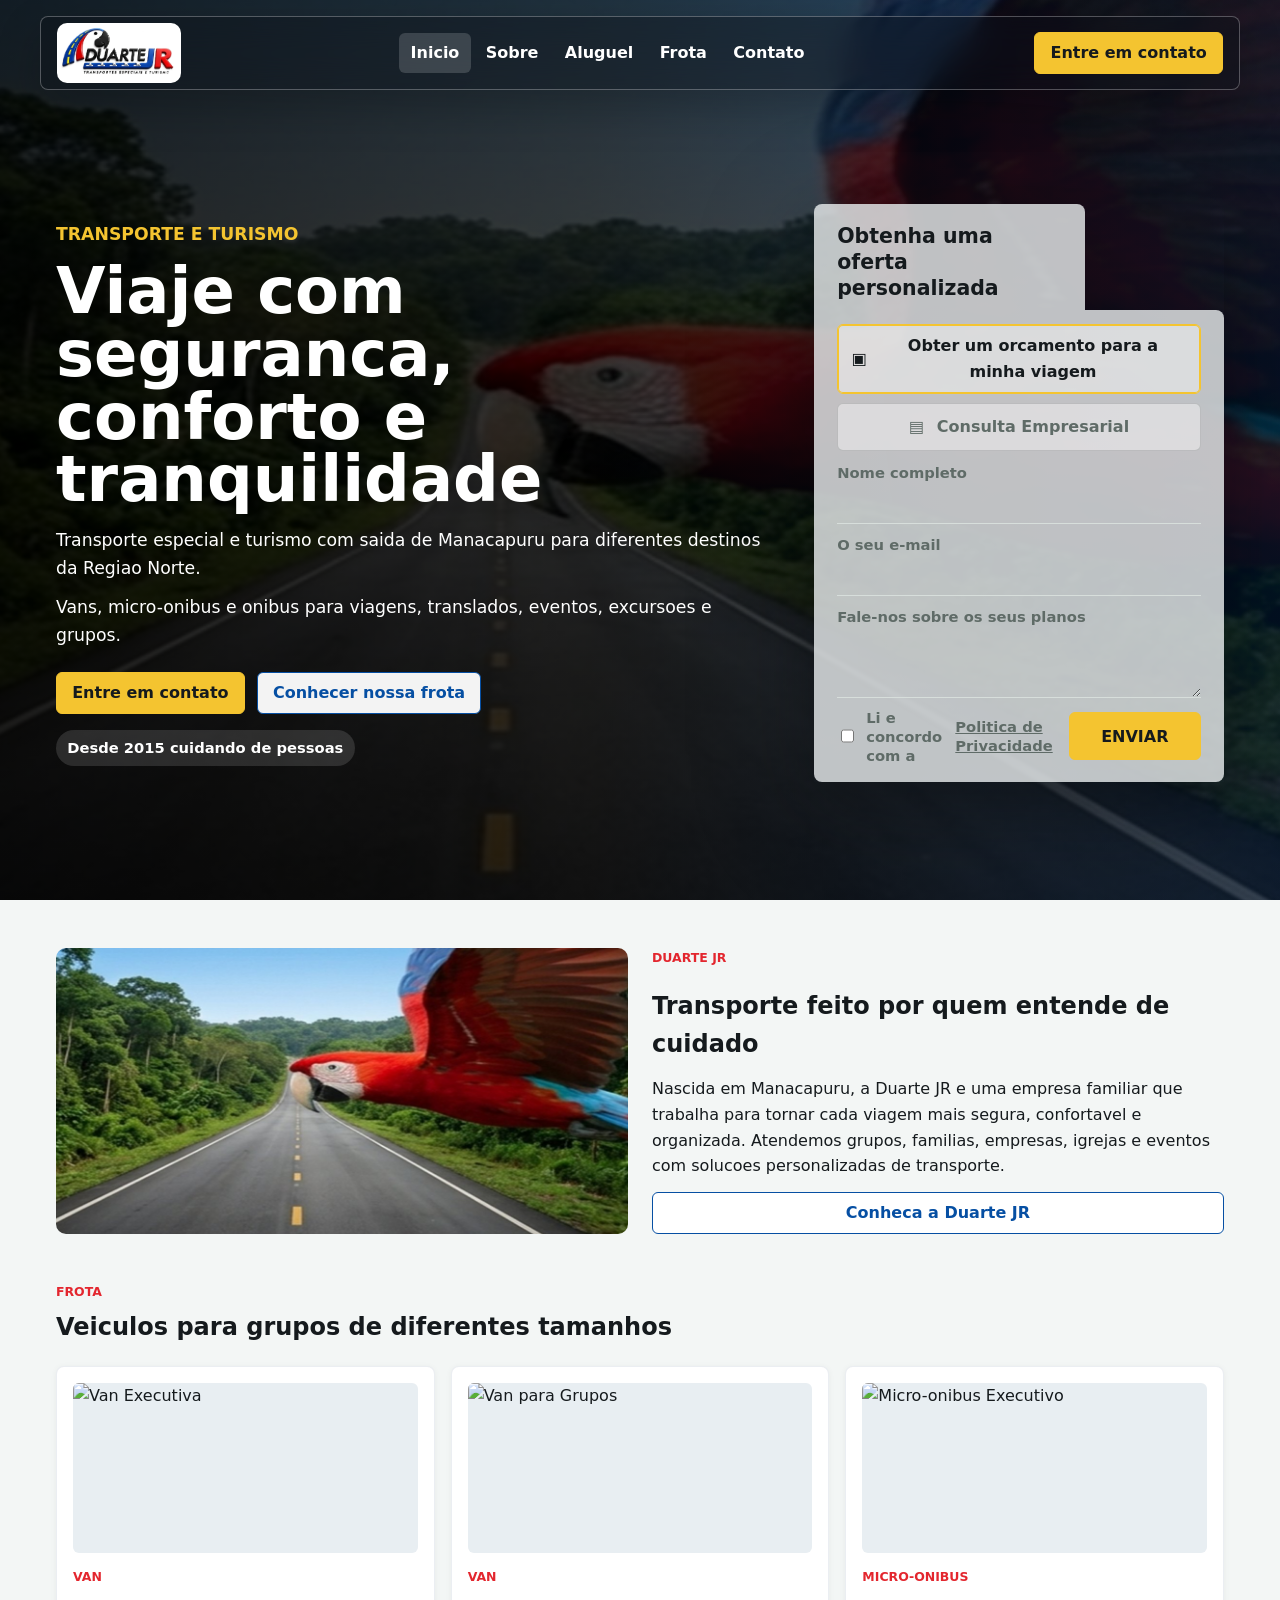
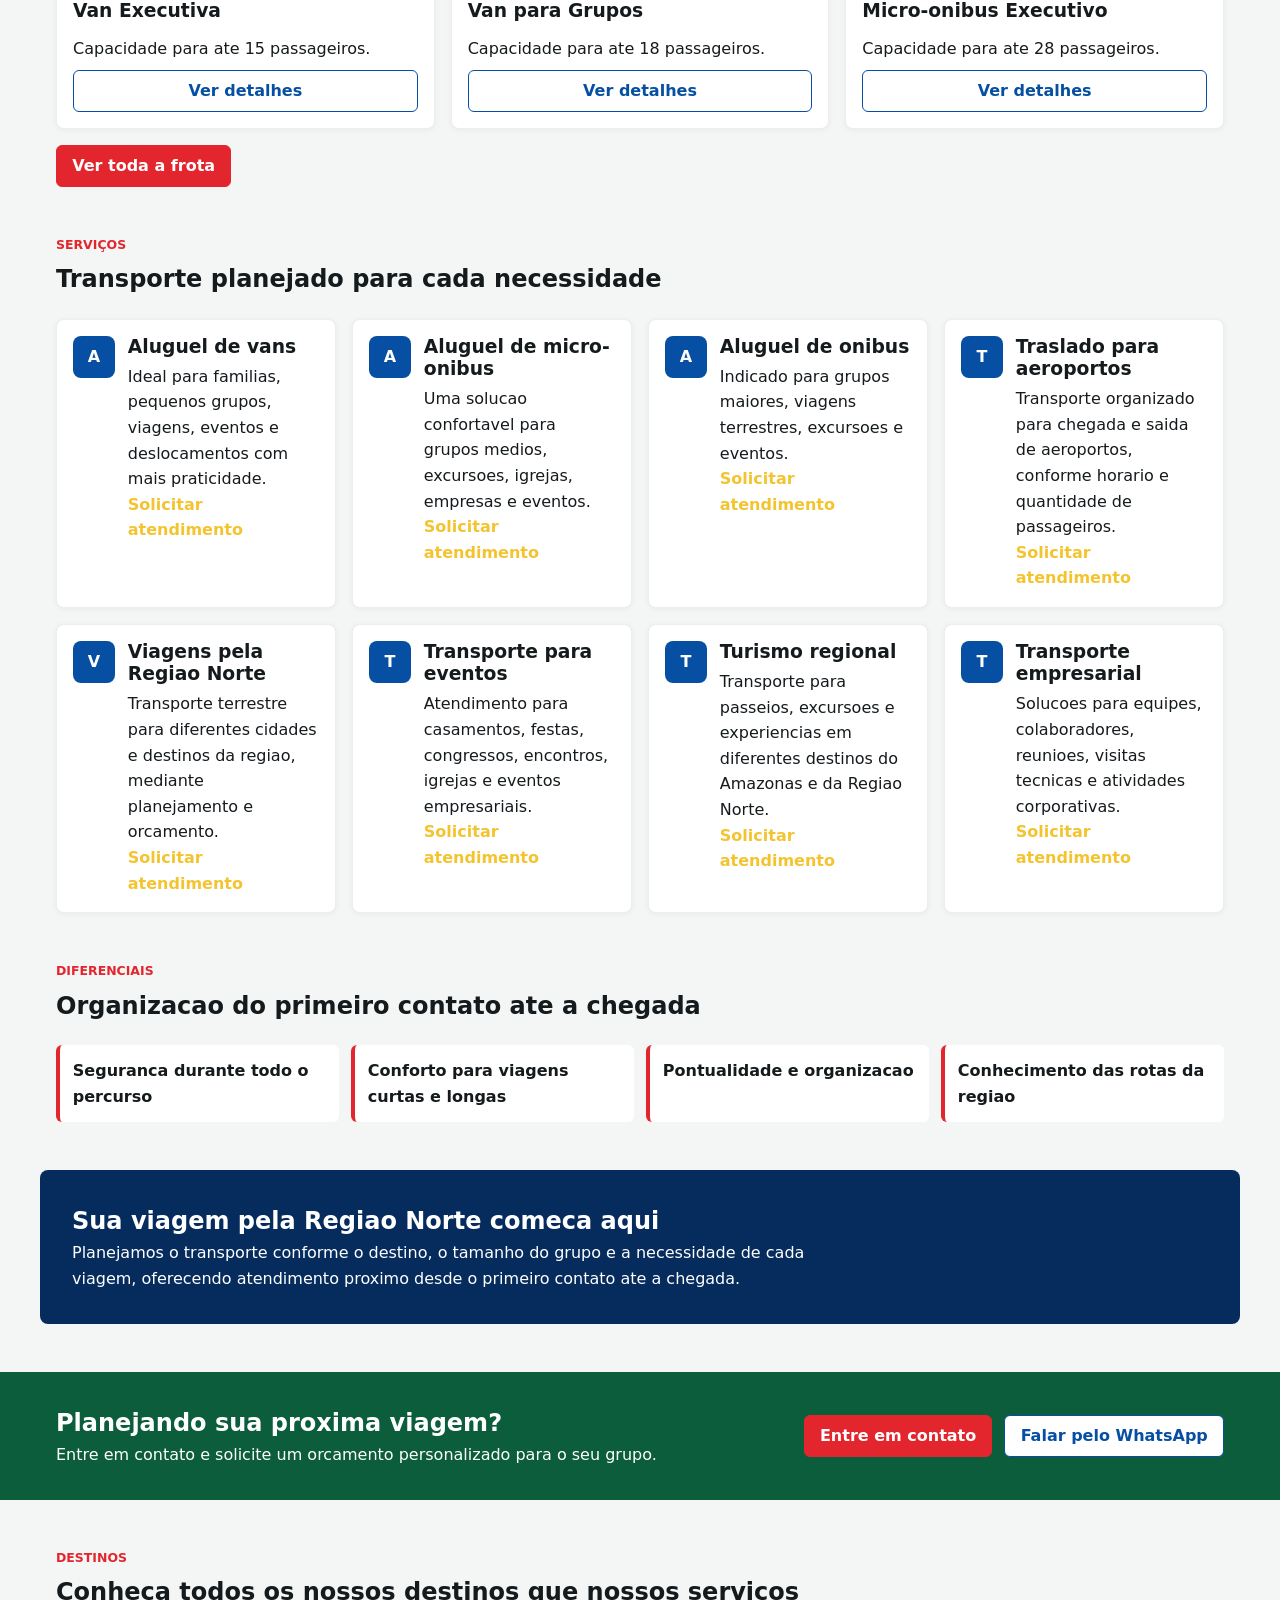
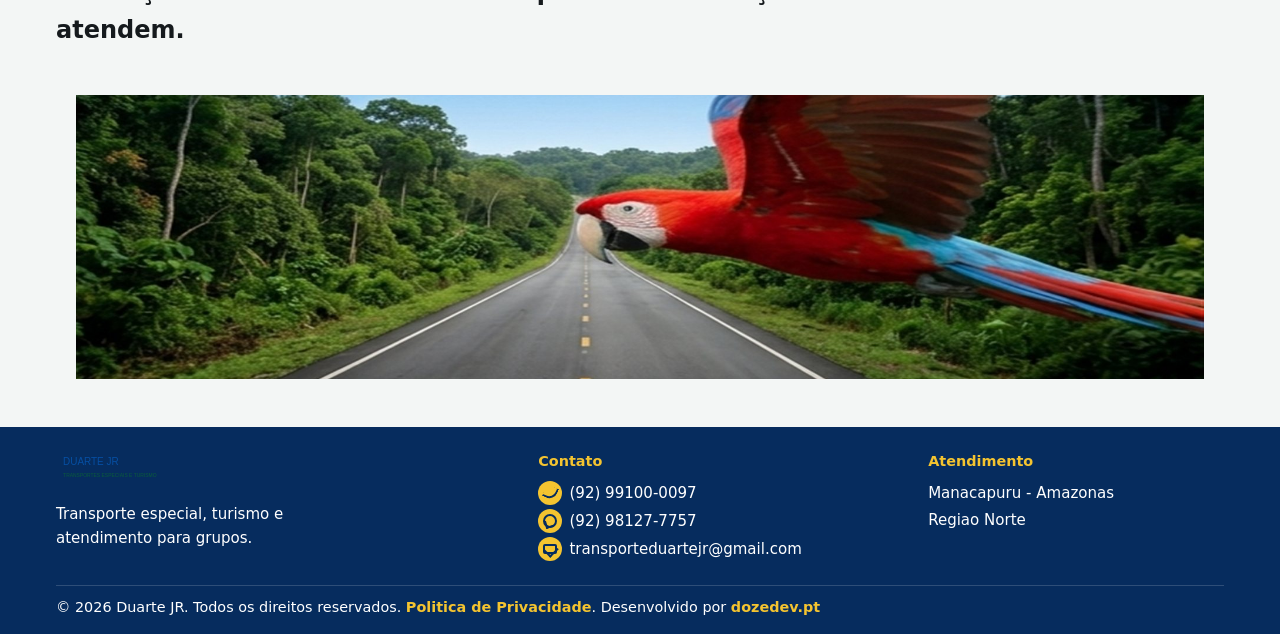
==== commit 0edba8ef: "correção do assets e index imagens" ====
--- a/index.html
+++ b/index.html
@@ -41,8 +41,8 @@
   <main>
     <section class="hero">
       <div class="hero-media">
-        <video class="slow-video" autoplay muted loop playsinline aria-label="Transporte terrestre na Regiao Norte">
-          <source src="assets/images/fleet/Isso_faz_o_video.mp4" type="video/mp4">
+        <video class="slow-video" autoplay muted loop playsinline poster="assets/images/hero/hero-duarte-jr.jpg" aria-label="Transporte terrestre na Regiao Norte">
+          <source src="assets/images/fleet/isso_faz_o_video.mp4" type="video/mp4">
         </video>
         <div class="hero-overlay"></div>
       </div>
@@ -90,8 +90,8 @@
 
     <section class="company container">
       <div class="company-media">
-        <video class="company-video slow-video" autoplay muted loop playsinline aria-label="Transporte terrestre na Regiao Norte">
-          <source src="assets/images/fleet/Isso_faz_o_video.mp4" type="video/mp4">
+        <video class="company-video slow-video" autoplay muted loop playsinline poster="assets/images/hero/hero-duarte-jr.jpg" aria-label="Transporte terrestre na Regiao Norte">
+          <source src="assets/images/fleet/isso_faz_o_video.mp4" type="video/mp4">
         </video>
       </div>
       <div class="company-text">
@@ -156,7 +156,7 @@
         <h2>Conheça todos os nossos destinos que nossos serviços atendem.</h2>
       </div>
       <div id="destinations" class="cards"></div>
-      <video class="destinations-video" autoplay muted loop playsinline>
+      <video class="destinations-video" autoplay muted loop playsinline poster="assets/images/hero/hero-duarte-jr.jpg">
         <source src="assets/images/fleet/seu-destino.mp4" type="video/mp4">
       </video>
     </section>
--- a/assets/css/global.css
+++ b/assets/css/global.css
@@ -97,8 +97,15 @@
   inset: 0;
 }
 
+.hero-media {
+  z-index: 0;
+  display: block;
+  min-height: 100%;
+}
+
 .hero-media img,
 .hero-media video {
+  display: block;
   width: 100%;
   height: 100%;
   object-fit: cover;
@@ -379,7 +386,7 @@
   }
 
   .hero {
-    min-height: auto;
+    min-height: 100svh;
   }
 
   .hero-overlay {
--- a/assets/css/pages/home.css
+++ b/assets/css/pages/home.css
@@ -370,6 +370,14 @@
     padding-top: 6.2rem;
   }
 
+  .home-page .hero {
+    min-height: 100svh;
+  }
+
+  .hero-media video {
+    min-height: 100%;
+  }
+
   .hero-contact-card {
     width: 100%;
   }
@@ -403,9 +411,18 @@
     display: grid;
   }
 
+  .company-media {
+    min-height: 220px;
+  }
+
+  .company-media video {
+    height: 100%;
+  }
+
   .destinations-video {
     width: 100%;
     margin-left: 0;
+    min-height: 170px;
     transform: none;
   }
 }
--- a/assets/css/responsive.css
+++ b/assets/css/responsive.css
@@ -5,7 +5,7 @@
   }
 
   .hero {
-    min-height: 660px;
+    min-height: 100svh;
   }
 
   .hero-content h1 {
